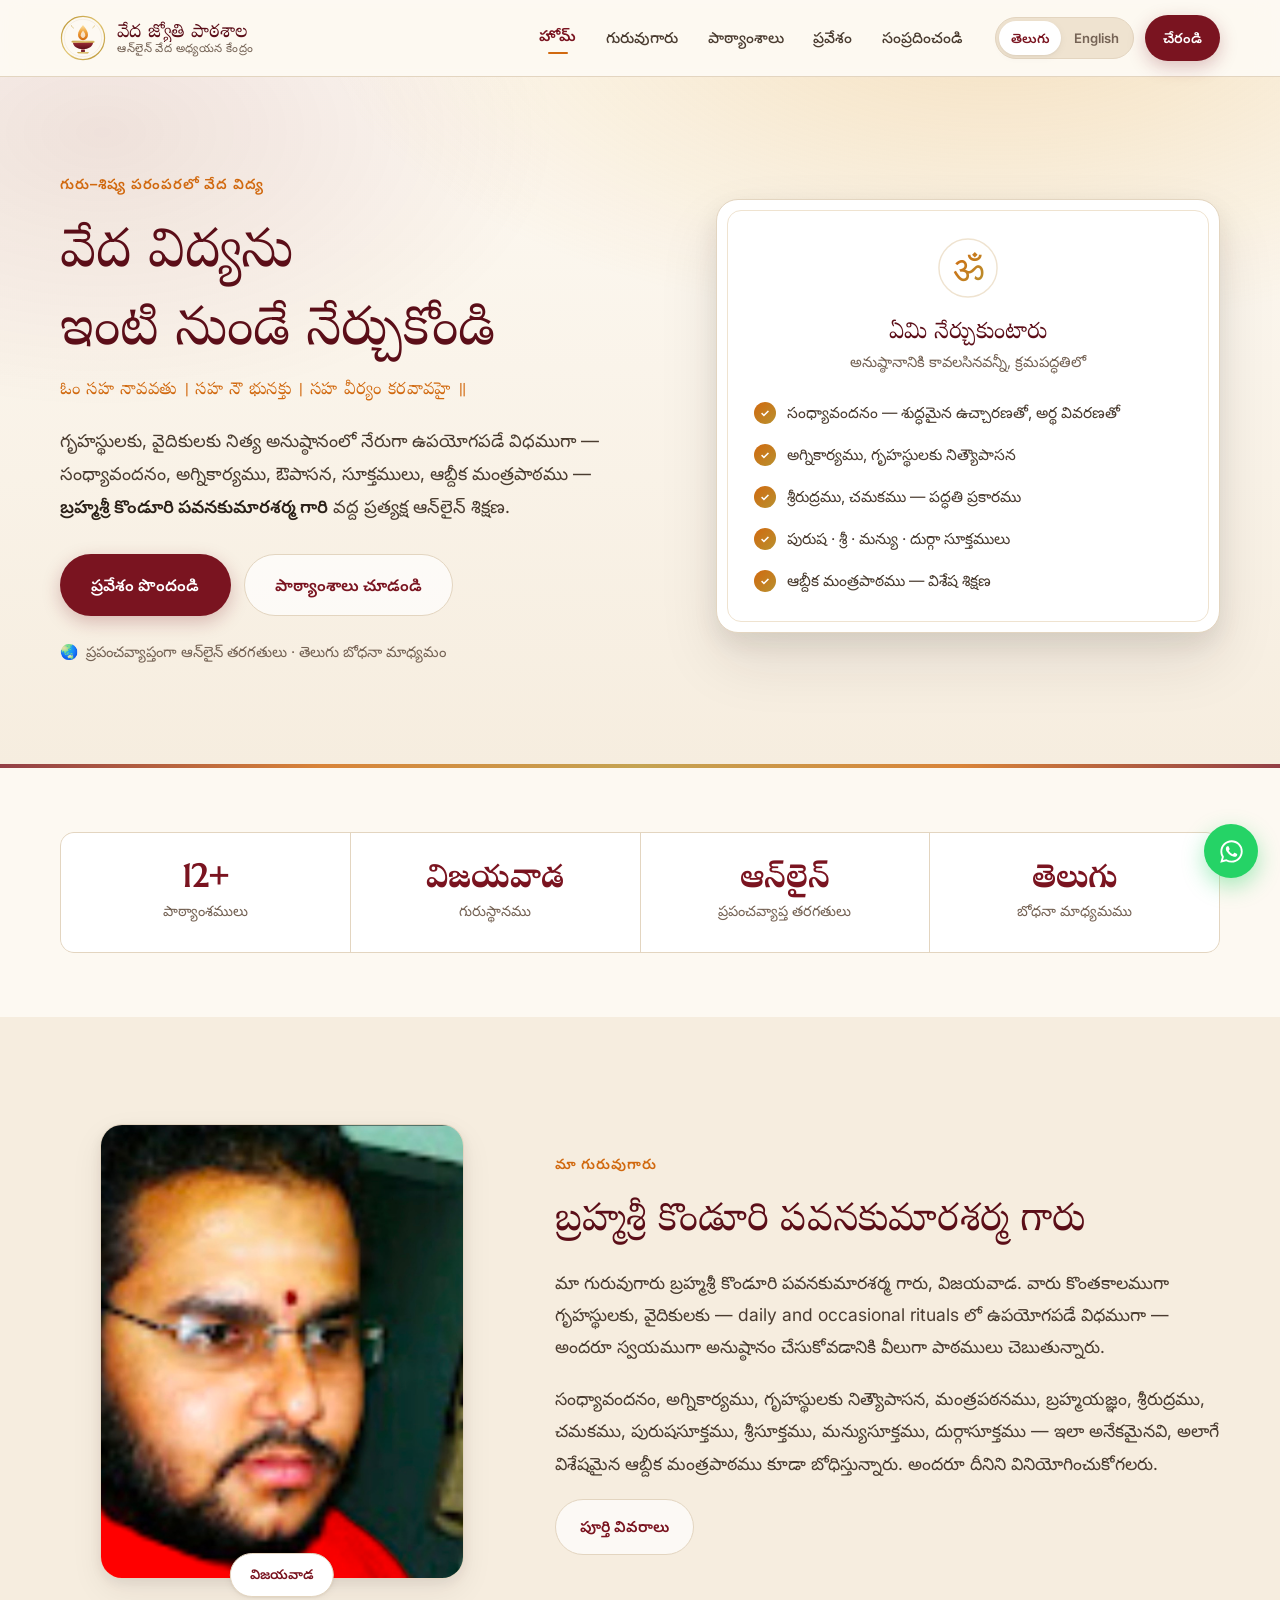
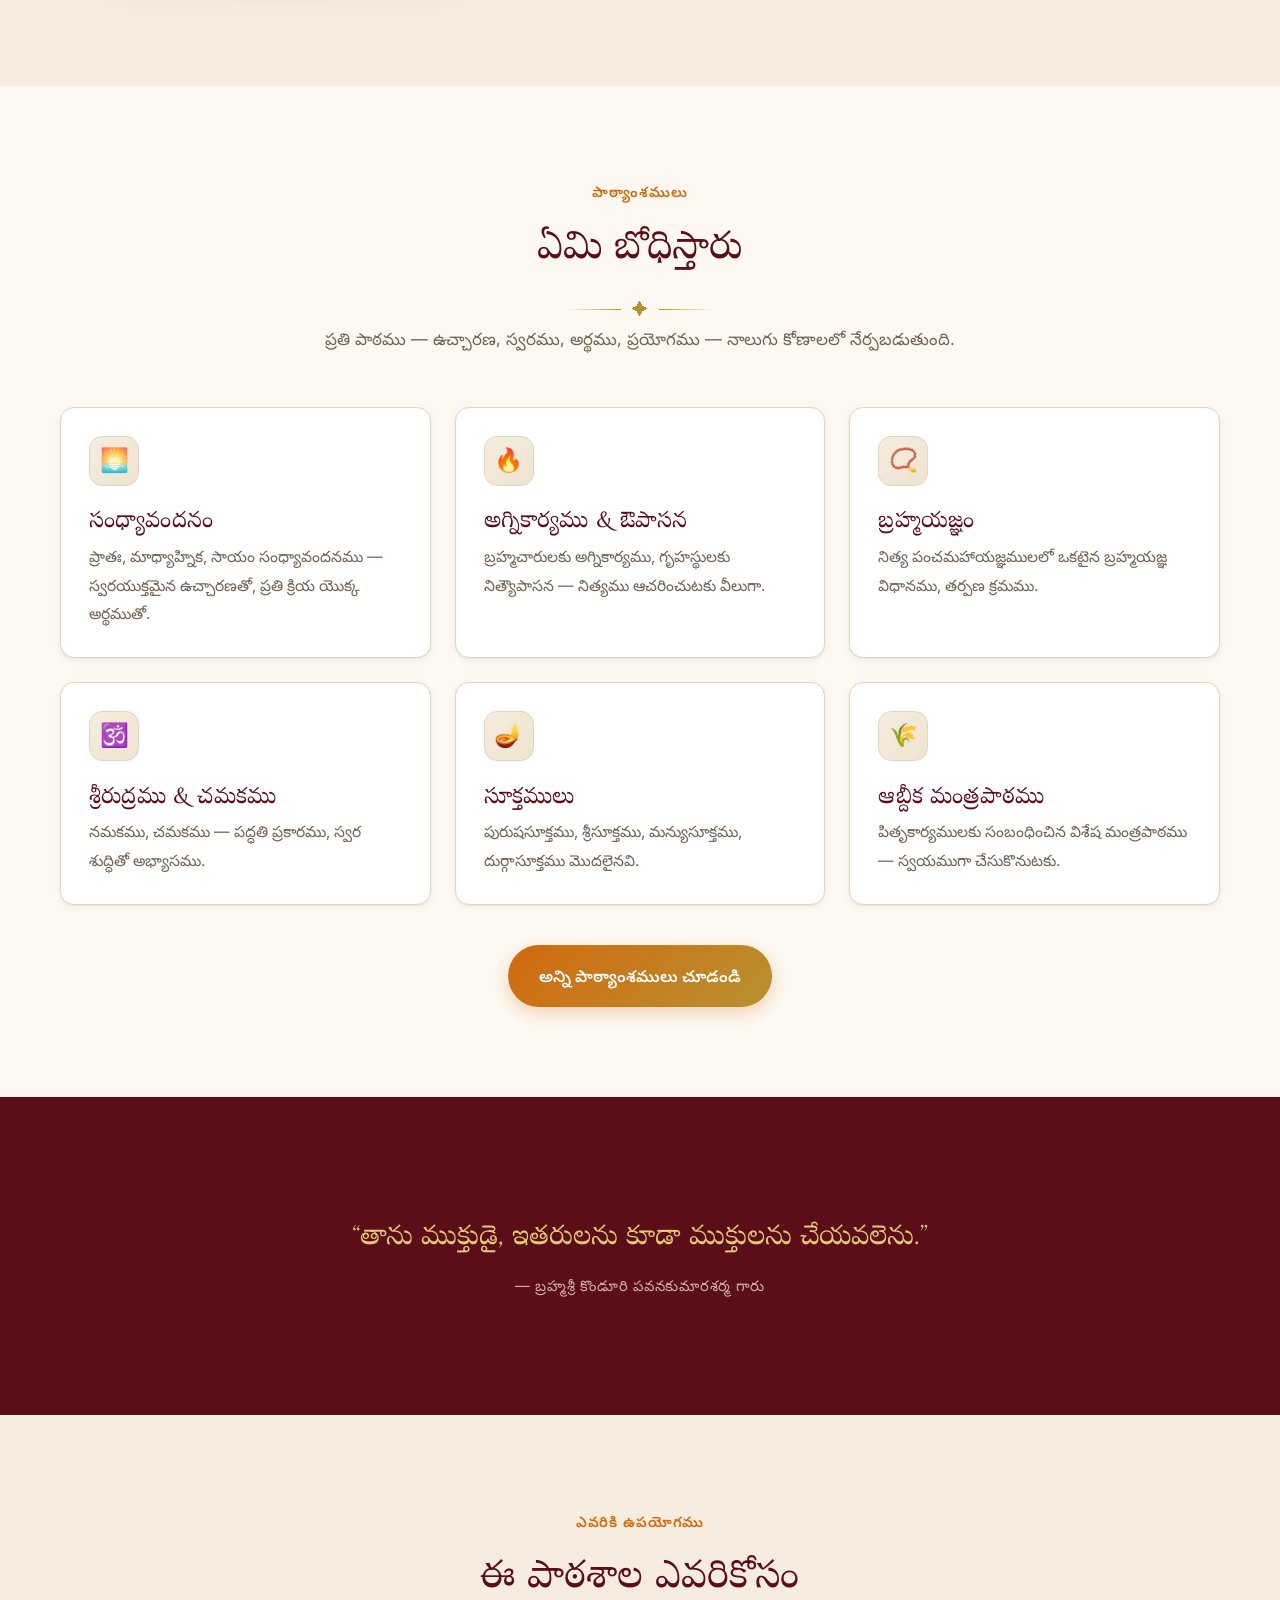
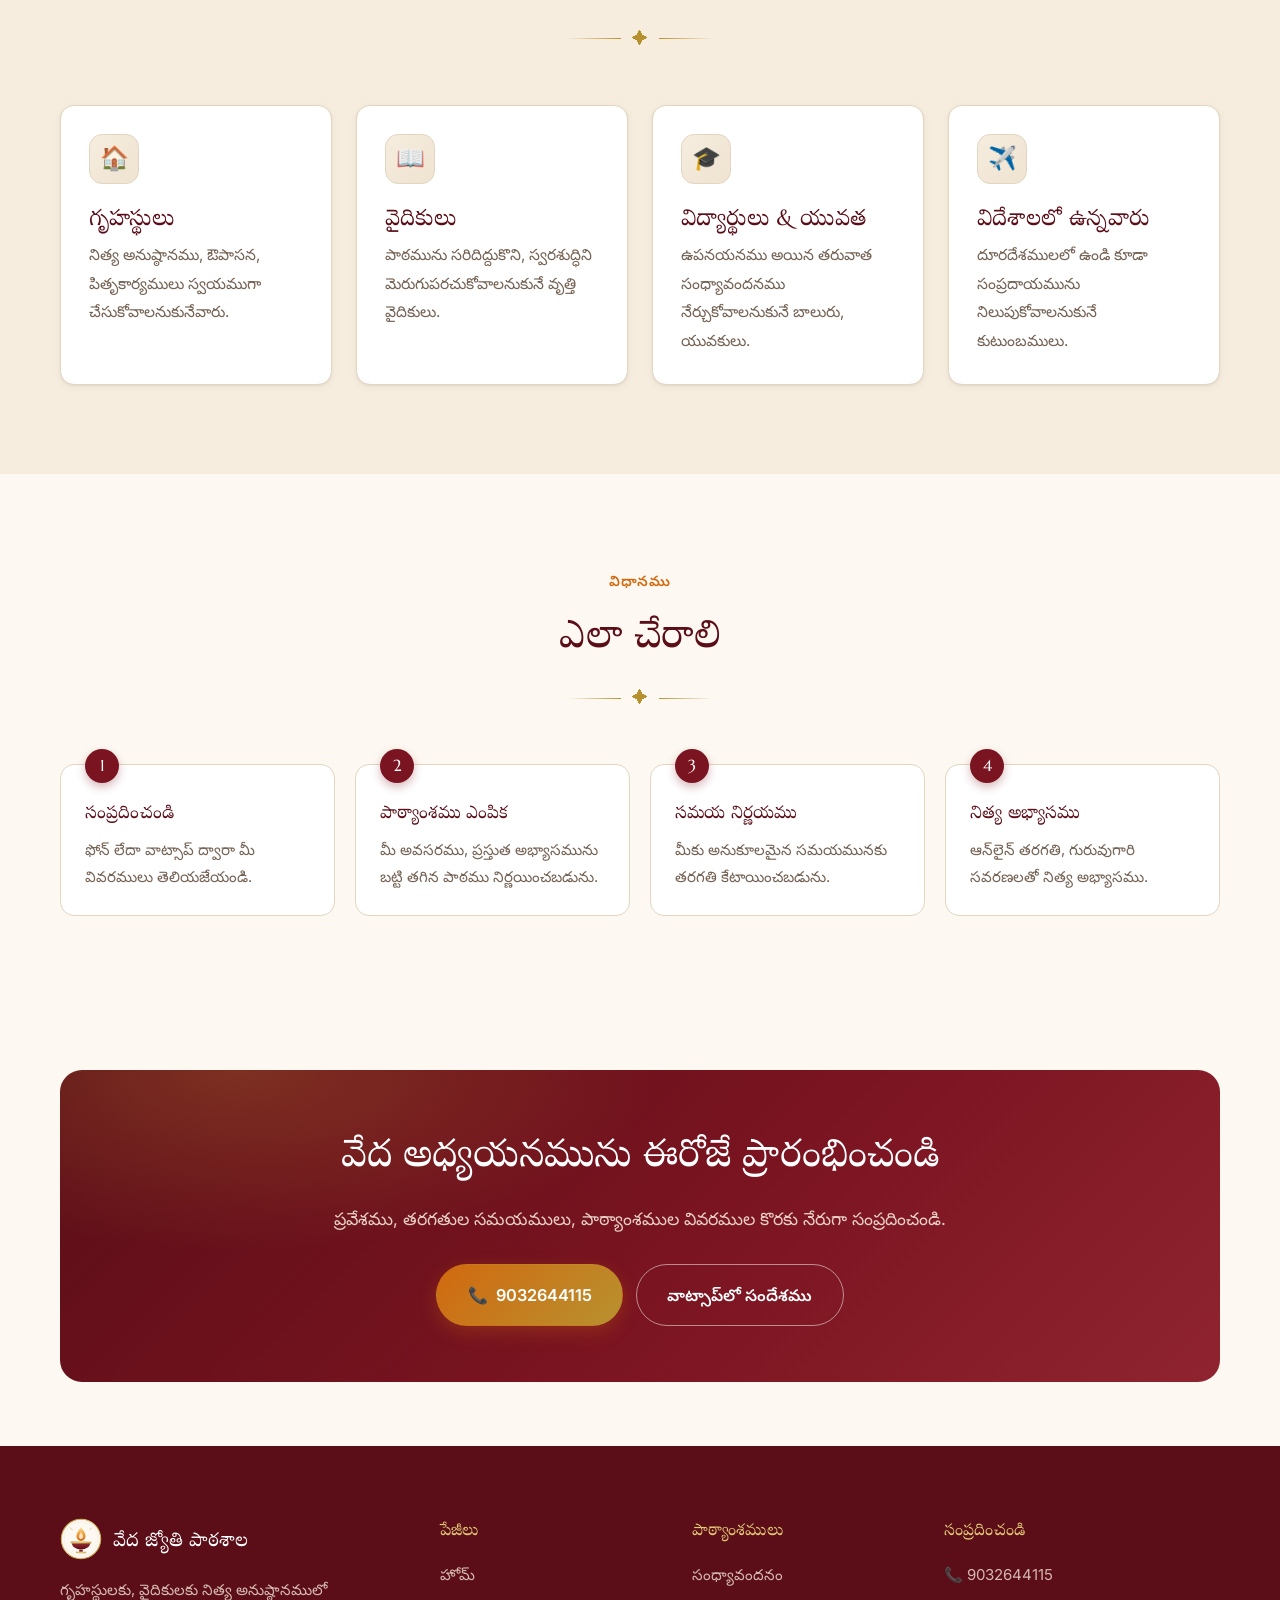
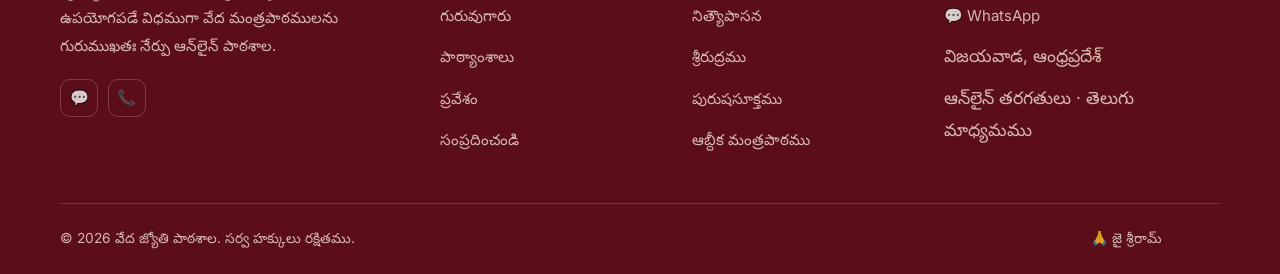
==== index.html @ a9761a47 "Build bilingual Veda Jyothi Pathashala website Static site (no build step) for the pathashala, Telug" ====
<!DOCTYPE html>
<html lang="te">
<head>
<meta charset="utf-8">
<meta name="viewport" content="width=device-width, initial-scale=1">
<title>వేద జ్యోతి పాఠశాల | ఆన్‌లైన్ వేద అధ్యయన కేంద్రం</title>
<meta name="description" content="బ్రహ్మశ్రీ కొండూరి పవనకుమారశర్మ గారి ఆధ్వర్యంలో సంధ్యావందనం, అగ్నికార్యము, ఔపాసన, సూక్తములు, ఆబ్దీక మంత్రపాఠము — ఆన్‌లైన్ వేద శిక్షణ.">
<meta name="theme-color" content="#7a1420">
<link rel="canonical" href="https://grksharma.github.io/veda-jyothi-pathashala/">
<meta property="og:type" content="website">
<meta property="og:title" content="వేద జ్యోతి పాఠశాల | Veda Jyothi Pathashala">
<meta property="og:description" content="గృహస్థులకు, వైదికులకు నిత్య అనుష్ఠానంలో ఉపయోగపడే వేద మంత్రపాఠములు — ఆన్‌లైన్‌లో, గురుముఖతః.">
<meta property="og:image" content="assets/img/guruji.jpg">
<meta name="twitter:card" content="summary_large_image">
<link rel="icon" href="assets/img/logo.svg" type="image/svg+xml">
<link rel="apple-touch-icon" href="assets/img/logo.svg">
<link rel="preconnect" href="https://fonts.googleapis.com">
<link rel="preconnect" href="https://fonts.gstatic.com" crossorigin>
<link href="https://fonts.googleapis.com/css2?family=Inter:wght@400;500;600&family=Marcellus&family=Noto+Sans+Telugu:wght@400;500;600&family=Noto+Serif+Telugu:wght@400;600&display=swap" rel="stylesheet">
<link rel="stylesheet" href="assets/css/styles.css">
<script src="assets/js/i18n.js" defer></script>
<script src="assets/js/main.js" defer></script>
<script type="application/ld+json">
{
  "@context": "https://schema.org",
  "@type": "EducationalOrganization",
  "name": "Veda Jyothi Pathashala",
  "alternateName": "వేద జ్యోతి పాఠశాల",
  "description": "Online Vedic learning platform teaching Sandhyavandanam, Agnikaryam, Aupasana, Sri Rudram, the Suktas and Abdika mantra patham.",
  "founder": { "@type": "Person", "name": "Brahmasri Konduri Pavan Kumar Sharma" },
  "address": { "@type": "PostalAddress", "addressLocality": "Vijayawada", "addressRegion": "Andhra Pradesh", "addressCountry": "IN" },
  "telephone": "+91-9032644115",
  "inLanguage": ["te", "en"]
}
</script>
</head>
<body data-title-key="title.home" data-desc-key="desc.home">

<a class="skip-link" href="#main" data-i18n="a11y.skip">ముఖ్య విషయానికి వెళ్ళండి</a>

<header class="site-header" id="siteHeader">
  <div class="container header-inner">
    <a class="brand" href="index.html">
      <img class="brand-mark" src="assets/img/logo.svg" alt="" width="46" height="46">
      <span class="brand-text">
        <strong data-i18n="brand.name">వేద జ్యోతి పాఠశాల</strong>
        <small data-i18n="brand.tagline">ఆన్‌లైన్ వేద అధ్యయన కేంద్రం</small>
      </span>
    </a>

    <nav class="site-nav" id="siteNav">
      <ul>
        <li><a href="index.html" data-i18n="nav.home">హోమ్</a></li>
        <li><a href="about.html" data-i18n="nav.about">గురువుగారు</a></li>
        <li><a href="courses.html" data-i18n="nav.courses">పాఠ్యాంశాలు</a></li>
        <li><a href="admissions.html" data-i18n="nav.admissions">ప్రవేశం</a></li>
        <li><a href="contact.html" data-i18n="nav.contact">సంప్రదించండి</a></li>
      </ul>
    </nav>

    <div class="header-actions">
      <div class="lang-switch" role="group" data-i18n-aria="a11y.lang" aria-label="భాష ఎంపిక">
        <button type="button" class="lang-btn" data-lang="te" aria-pressed="true">తెలుగు</button>
        <button type="button" class="lang-btn" data-lang="en" aria-pressed="false">English</button>
      </div>
      <a class="btn btn-primary btn-sm" href="admissions.html" data-i18n="nav.join">చేరండి</a>
      <button class="nav-toggle" id="navToggle" type="button" aria-expanded="false" aria-controls="siteNav" data-i18n-aria="nav.menu" aria-label="మెనూ"><span></span></button>
    </div>
  </div>
</header>

<main id="main">

  <!-- ================= HERO ================= -->
  <section class="hero">
    <div class="container hero-grid">
      <div>
        <span class="eyebrow" data-i18n="home.hero.eyebrow">గురు–శిష్య పరంపరలో వేద విద్య</span>
        <h1 data-i18n="home.hero.title">వేద విద్యను<br>ఇంటి నుండే నేర్చుకోండి</h1>
        <p class="sanskrit" data-i18n="home.hero.sanskrit">ఓం సహ నావవతు । సహ నౌ భునక్తు । సహ వీర్యం కరవావహై ॥</p>
        <p class="hero-lede" data-i18n="home.hero.lede">గృహస్థులకు, వైదికులకు నిత్య అనుష్ఠానంలో నేరుగా ఉపయోగపడే విధముగా — సంధ్యావందనం, అగ్నికార్యము, ఔపాసన, సూక్తములు, ఆబ్దీక మంత్రపాఠము — <strong>బ్రహ్మశ్రీ కొండూరి పవనకుమారశర్మ గారి</strong> వద్ద ప్రత్యక్ష ఆన్‌లైన్ శిక్షణ.</p>
        <div class="hero-cta">
          <a class="btn btn-primary btn-lg" href="admissions.html" data-i18n="home.hero.cta1">ప్రవేశం పొందండి</a>
          <a class="btn btn-ghost btn-lg" href="courses.html" data-i18n="home.hero.cta2">పాఠ్యాంశాలు చూడండి</a>
        </div>
        <p class="hero-note"><span aria-hidden="true">🌏</span> <span data-i18n="home.hero.note">ప్రపంచవ్యాప్తంగా ఆన్‌లైన్ తరగతులు · తెలుగు బోధనా మాధ్యమం</span></p>
      </div>

      <aside class="hero-card">
        <img class="om" src="assets/img/om.svg" alt="" width="62" height="62">
        <h3 data-i18n="home.card.title">ఏమి నేర్చుకుంటారు</h3>
        <p class="card-sub" data-i18n="home.card.sub">అనుష్ఠానానికి కావలసినవన్నీ, క్రమపద్ధతిలో</p>
        <ul class="hero-list">
          <li><span class="tick" aria-hidden="true">✓</span><span data-i18n="home.card.i1">సంధ్యావందనం — శుద్ధమైన ఉచ్చారణతో, అర్థ వివరణతో</span></li>
          <li><span class="tick" aria-hidden="true">✓</span><span data-i18n="home.card.i2">అగ్నికార్యము, గృహస్థులకు నిత్యౌపాసన</span></li>
          <li><span class="tick" aria-hidden="true">✓</span><span data-i18n="home.card.i3">శ్రీరుద్రము, చమకము — పద్ధతి ప్రకారము</span></li>
          <li><span class="tick" aria-hidden="true">✓</span><span data-i18n="home.card.i4">పురుష · శ్రీ · మన్యు · దుర్గా సూక్తములు</span></li>
          <li><span class="tick" aria-hidden="true">✓</span><span data-i18n="home.card.i5">ఆబ్దీక మంత్రపాఠము — విశేష శిక్షణ</span></li>
        </ul>
      </aside>
    </div>
  </section>

  <!-- ================= STATS ================= -->
  <section class="section section--tight">
    <div class="container">
      <div class="stats reveal">
        <div class="stat"><b data-i18n="home.stat1.n">12+</b><span data-i18n="home.stat1.l">పాఠ్యాంశములు</span></div>
        <div class="stat"><b data-i18n="home.stat2.n">విజయవాడ</b><span data-i18n="home.stat2.l">గురుస్థానము</span></div>
        <div class="stat"><b data-i18n="home.stat3.n">ఆన్‌లైన్</b><span data-i18n="home.stat3.l">ప్రపంచవ్యాప్త తరగతులు</span></div>
        <div class="stat"><b data-i18n="home.stat4.n">తెలుగు</b><span data-i18n="home.stat4.l">బోధనా మాధ్యమము</span></div>
      </div>
    </div>
  </section>

  <!-- ================= GURU ================= -->
  <section class="section section--cream">
    <div class="container profile">
      <figure class="profile-figure reveal">
        <div class="profile-frame">
          <img src="assets/img/guruji.jpg" alt="బ్రహ్మశ్రీ కొండూరి పవనకుమారశర్మ గారు" width="816" height="1020" loading="lazy">
        </div>
        <figcaption class="profile-badge" data-i18n="home.guru.badge">విజయవాడ</figcaption>
      </figure>
      <div class="reveal">
        <span class="eyebrow" data-i18n="home.guru.eyebrow">మా గురువుగారు</span>
        <h2 data-i18n="home.guru.title">బ్రహ్మశ్రీ కొండూరి పవనకుమారశర్మ గారు</h2>
        <p data-i18n="home.guru.p1">మా గురువుగారు బ్రహ్మశ్రీ కొండూరి పవనకుమారశర్మ గారు, విజయవాడ. వారు కొంతకాలముగా గృహస్థులకు, వైదికులకు — daily and occasional rituals లో ఉపయోగపడే విధముగా — అందరూ స్వయముగా అనుష్ఠానం చేసుకోవడానికి వీలుగా పాఠములు చెబుతున్నారు.</p>
        <p data-i18n="home.guru.p2">సంధ్యావందనం, అగ్నికార్యము, గృహస్థులకు నిత్యౌపాసన, మంత్రపఠనము, బ్రహ్మయజ్ఞం, శ్రీరుద్రము, చమకము, పురుషసూక్తము, శ్రీసూక్తము, మన్యుసూక్తము, దుర్గాసూక్తము — ఇలా అనేకమైనవి, అలాగే విశేషమైన ఆబ్దీక మంత్రపాఠము కూడా బోధిస్తున్నారు. అందరూ దీనిని వినియోగించుకోగలరు.</p>
        <p><a class="btn btn-ghost" href="about.html" data-i18n="home.guru.cta">పూర్తి వివరాలు</a></p>
      </div>
    </div>
  </section>

  <!-- ================= SUBJECTS ================= -->
  <section class="section">
    <div class="container">
      <div class="section-head">
        <span class="eyebrow" data-i18n="home.sub.eyebrow">పాఠ్యాంశములు</span>
        <h2 data-i18n="home.sub.title">ఏమి బోధిస్తారు</h2>
        <div class="divider"><span aria-hidden="true">✦</span></div>
        <p data-i18n="home.sub.lede">ప్రతి పాఠము — ఉచ్చారణ, స్వరము, అర్థము, ప్రయోగము — నాలుగు కోణాలలో నేర్పబడుతుంది.</p>
      </div>

      <div class="grid grid-3">
        <article class="card reveal">
          <div class="card-icon" aria-hidden="true">🌅</div>
          <h3 data-i18n="home.sub.c1.t">సంధ్యావందనం</h3>
          <p data-i18n="home.sub.c1.d">ప్రాతః, మాధ్యాహ్నిక, సాయం సంధ్యావందనము — స్వరయుక్తమైన ఉచ్చారణతో, ప్రతి క్రియ యొక్క అర్థముతో.</p>
        </article>
        <article class="card reveal">
          <div class="card-icon" aria-hidden="true">🔥</div>
          <h3 data-i18n="home.sub.c2.t">అగ్నికార్యము &amp; ఔపాసన</h3>
          <p data-i18n="home.sub.c2.d">బ్రహ్మచారులకు అగ్నికార్యము, గృహస్థులకు నిత్యౌపాసన — నిత్యము ఆచరించుటకు వీలుగా.</p>
        </article>
        <article class="card reveal">
          <div class="card-icon" aria-hidden="true">📿</div>
          <h3 data-i18n="home.sub.c3.t">బ్రహ్మయజ్ఞం</h3>
          <p data-i18n="home.sub.c3.d">నిత్య పంచమహాయజ్ఞములలో ఒకటైన బ్రహ్మయజ్ఞ విధానము, తర్పణ క్రమము.</p>
        </article>
        <article class="card reveal">
          <div class="card-icon" aria-hidden="true">🕉️</div>
          <h3 data-i18n="home.sub.c4.t">శ్రీరుద్రము &amp; చమకము</h3>
          <p data-i18n="home.sub.c4.d">నమకము, చమకము — పద్ధతి ప్రకారము, స్వర శుద్ధితో అభ్యాసము.</p>
        </article>
        <article class="card reveal">
          <div class="card-icon" aria-hidden="true">🪔</div>
          <h3 data-i18n="home.sub.c5.t">సూక్తములు</h3>
          <p data-i18n="home.sub.c5.d">పురుషసూక్తము, శ్రీసూక్తము, మన్యుసూక్తము, దుర్గాసూక్తము మొదలైనవి.</p>
        </article>
        <article class="card reveal">
          <div class="card-icon" aria-hidden="true">🌾</div>
          <h3 data-i18n="home.sub.c6.t">ఆబ్దీక మంత్రపాఠము</h3>
          <p data-i18n="home.sub.c6.d">పితృకార్యములకు సంబంధించిన విశేష మంత్రపాఠము — స్వయముగా చేసుకొనుటకు.</p>
        </article>
      </div>

      <p class="center" style="margin-top:2.5rem">
        <a class="btn btn-gold btn-lg" href="courses.html" data-i18n="home.sub.cta">అన్ని పాఠ్యాంశములు చూడండి</a>
      </p>
    </div>
  </section>

  <!-- ================= QUOTE ================= -->
  <section class="section section--dark">
    <div class="container">
      <blockquote class="quote">
        <span data-i18n="home.quote.text">“తాను ముక్తుడై, ఇతరులను కూడా ముక్తులను చేయవలెను.”</span>
        <cite data-i18n="home.quote.cite">— బ్రహ్మశ్రీ కొండూరి పవనకుమారశర్మ గారు</cite>
      </blockquote>
    </div>
  </section>

  <!-- ================= AUDIENCE ================= -->
  <section class="section section--cream">
    <div class="container">
      <div class="section-head">
        <span class="eyebrow" data-i18n="home.aud.eyebrow">ఎవరికి ఉపయోగము</span>
        <h2 data-i18n="home.aud.title">ఈ పాఠశాల ఎవరికోసం</h2>
        <div class="divider"><span aria-hidden="true">✦</span></div>
      </div>
      <div class="grid grid-4">
        <article class="card reveal">
          <div class="card-icon" aria-hidden="true">🏠</div>
          <h3 data-i18n="home.aud.c1.t">గృహస్థులు</h3>
          <p data-i18n="home.aud.c1.d">నిత్య అనుష్ఠానము, ఔపాసన, పితృకార్యములు స్వయముగా చేసుకోవాలనుకునేవారు.</p>
        </article>
        <article class="card reveal">
          <div class="card-icon" aria-hidden="true">📖</div>
          <h3 data-i18n="home.aud.c2.t">వైదికులు</h3>
          <p data-i18n="home.aud.c2.d">పాఠమును సరిదిద్దుకొని, స్వరశుద్ధిని మెరుగుపరచుకోవాలనుకునే వృత్తి వైదికులు.</p>
        </article>
        <article class="card reveal">
          <div class="card-icon" aria-hidden="true">🎓</div>
          <h3 data-i18n="home.aud.c3.t">విద్యార్థులు &amp; యువత</h3>
          <p data-i18n="home.aud.c3.d">ఉపనయనము అయిన తరువాత సంధ్యావందనము నేర్చుకోవాలనుకునే బాలురు, యువకులు.</p>
        </article>
        <article class="card reveal">
          <div class="card-icon" aria-hidden="true">✈️</div>
          <h3 data-i18n="home.aud.c4.t">విదేశాలలో ఉన్నవారు</h3>
          <p data-i18n="home.aud.c4.d">దూరదేశములలో ఉండి కూడా సంప్రదాయమును నిలుపుకోవాలనుకునే కుటుంబములు.</p>
        </article>
      </div>
    </div>
  </section>

  <!-- ================= STEPS ================= -->
  <section class="section">
    <div class="container">
      <div class="section-head">
        <span class="eyebrow" data-i18n="home.step.eyebrow">విధానము</span>
        <h2 data-i18n="home.step.title">ఎలా చేరాలి</h2>
        <div class="divider"><span aria-hidden="true">✦</span></div>
      </div>
      <div class="steps">
        <article class="step reveal">
          <h3 data-i18n="home.step.s1.t">సంప్రదించండి</h3>
          <p data-i18n="home.step.s1.d">ఫోన్ లేదా వాట్సాప్ ద్వారా మీ వివరములు తెలియజేయండి.</p>
        </article>
        <article class="step reveal">
          <h3 data-i18n="home.step.s2.t">పాఠ్యాంశము ఎంపిక</h3>
          <p data-i18n="home.step.s2.d">మీ అవసరము, ప్రస్తుత అభ్యాసమును బట్టి తగిన పాఠము నిర్ణయించబడును.</p>
        </article>
        <article class="step reveal">
          <h3 data-i18n="home.step.s3.t">సమయ నిర్ణయము</h3>
          <p data-i18n="home.step.s3.d">మీకు అనుకూలమైన సమయమునకు తరగతి కేటాయించబడును.</p>
        </article>
        <article class="step reveal">
          <h3 data-i18n="home.step.s4.t">నిత్య అభ్యాసము</h3>
          <p data-i18n="home.step.s4.d">ఆన్‌లైన్ తరగతి, గురువుగారి సవరణలతో నిత్య అభ్యాసము.</p>
        </article>
      </div>
    </div>
  </section>

  <!-- ================= CTA ================= -->
  <section class="section section--tight">
    <div class="container">
      <div class="cta-band reveal">
        <h2 data-i18n="cta.title">వేద అధ్యయనమును ఈరోజే ప్రారంభించండి</h2>
        <p data-i18n="cta.text">ప్రవేశము, తరగతుల సమయములు, పాఠ్యాంశముల వివరముల కొరకు నేరుగా సంప్రదించండి.</p>
        <div class="cta-actions">
          <a class="btn btn-gold btn-lg" href="tel:+919032644115">📞 <span data-i18n="cta.call">9032644115</span></a>
          <a class="btn btn-outline-light btn-lg" href="https://wa.me/919032644115" target="_blank" rel="noopener" data-i18n="cta.whatsapp">వాట్సాప్‌లో సందేశము</a>
        </div>
      </div>
    </div>
  </section>

</main>

<footer class="site-footer">
  <div class="container">
    <div class="footer-grid">
      <div>
        <div class="footer-brand">
          <img src="assets/img/logo.svg" alt="" width="42" height="42">
          <strong data-i18n="brand.name">వేద జ్యోతి పాఠశాల</strong>
        </div>
        <p class="footer-about" data-i18n="foot.about">గృహస్థులకు, వైదికులకు నిత్య అనుష్ఠానములో ఉపయోగపడే విధముగా వేద మంత్రపాఠములను గురుముఖతః నేర్పు ఆన్‌లైన్ పాఠశాల.</p>
        <div class="footer-social">
          <a href="https://wa.me/919032644115" target="_blank" rel="noopener" aria-label="WhatsApp">💬</a>
          <a href="tel:+919032644115" aria-label="Phone">📞</a>
        </div>
      </div>

      <div>
        <h4 data-i18n="foot.links">పేజీలు</h4>
        <ul>
          <li><a href="index.html" data-i18n="nav.home">హోమ్</a></li>
          <li><a href="about.html" data-i18n="nav.about">గురువుగారు</a></li>
          <li><a href="courses.html" data-i18n="nav.courses">పాఠ్యాంశాలు</a></li>
          <li><a href="admissions.html" data-i18n="nav.admissions">ప్రవేశం</a></li>
          <li><a href="contact.html" data-i18n="nav.contact">సంప్రదించండి</a></li>
        </ul>
      </div>

      <div>
        <h4 data-i18n="foot.subjects">పాఠ్యాంశములు</h4>
        <ul>
          <li><a href="courses.html#nitya" data-i18n="courses.c1.t">సంధ్యావందనం</a></li>
          <li><a href="courses.html#nitya" data-i18n="courses.c3.t">నిత్యౌపాసన</a></li>
          <li><a href="courses.html#suktas" data-i18n="courses.c6.t">శ్రీరుద్రము</a></li>
          <li><a href="courses.html#suktas" data-i18n="courses.c8.t">పురుషసూక్తము</a></li>
          <li><a href="courses.html#special" data-i18n="courses.c12.t">ఆబ్దీక మంత్రపాఠము</a></li>
        </ul>
      </div>

      <div>
        <h4 data-i18n="foot.contact">సంప్రదించండి</h4>
        <ul>
          <li><a href="tel:+919032644115">📞 9032644115</a></li>
          <li><a href="https://wa.me/919032644115" target="_blank" rel="noopener">💬 WhatsApp</a></li>
          <li><span data-i18n="con.info.placev">విజయవాడ, ఆంధ్రప్రదేశ్</span></li>
          <li><span data-i18n="foot.hours">ఆన్‌లైన్ తరగతులు · తెలుగు మాధ్యమము</span></li>
        </ul>
      </div>
    </div>

    <div class="footer-bottom">
      <span>© <span id="year">2026</span> <span data-i18n="foot.copy">వేద జ్యోతి పాఠశాల. సర్వ హక్కులు రక్షితము.</span></span>
      <span data-i18n="foot.jai">🙏 జై శ్రీరామ్</span>
    </div>
  </div>
</footer>

<a class="whatsapp-fab" href="https://wa.me/919032644115" target="_blank" rel="noopener" aria-label="WhatsApp">
  <svg viewBox="0 0 24 24" fill="currentColor" aria-hidden="true"><path d="M12.04 2C6.58 2 2.13 6.45 2.13 11.91c0 1.75.46 3.45 1.32 4.95L2 22l5.25-1.38a9.9 9.9 0 0 0 4.79 1.22h.01c5.46 0 9.91-4.45 9.91-9.91 0-2.65-1.03-5.14-2.9-7.01A9.82 9.82 0 0 0 12.04 2zm0 18.15h-.01a8.2 8.2 0 0 1-4.19-1.15l-.3-.18-3.12.82.83-3.04-.2-.31a8.19 8.19 0 0 1-1.26-4.38c0-4.54 3.7-8.23 8.25-8.23 2.2 0 4.27.86 5.83 2.41a8.18 8.18 0 0 1 2.41 5.83c0 4.54-3.7 8.23-8.24 8.23zm4.52-6.16c-.25-.12-1.47-.72-1.69-.81-.23-.08-.39-.12-.56.13-.16.24-.64.8-.78.97-.15.16-.29.18-.54.06-.25-.13-1.05-.39-1.99-1.23-.74-.66-1.23-1.47-1.38-1.72-.14-.25-.01-.38.11-.5.11-.11.25-.29.37-.44.13-.15.17-.25.25-.41.08-.17.04-.31-.02-.44-.06-.12-.56-1.34-.76-1.84-.2-.48-.41-.42-.56-.43h-.48c-.17 0-.44.06-.67.31s-.87.85-.87 2.07.89 2.4 1.02 2.56c.12.17 1.75 2.67 4.23 3.74.59.26 1.05.41 1.41.52.59.19 1.13.16 1.56.1.48-.07 1.47-.6 1.68-1.18.21-.58.21-1.08.14-1.18-.06-.11-.22-.17-.47-.29z"/></svg>
</a>

</body>
</html>
---- assets/css/styles.css ----
/* =========================================================
   Veda Jyothi Pathashala — Design System
   ========================================================= */

:root {
  /* Brand palette */
  --maroon: #7a1420;
  --maroon-dark: #5b0e18;
  --maroon-soft: #9c2b36;
  --saffron: #d1690f;
  --saffron-light: #f0a23c;
  --gold: #b8912f;
  --gold-light: #e3c877;

  /* Neutrals */
  --cream: #fdf9f2;
  --cream-2: #f6eddf;
  --cream-3: #efe3d0;
  --ink: #2b2119;
  --ink-2: #4a3c30;
  --muted: #756355;
  --line: #e3d5c0;
  --white: #ffffff;

  /* Type */
  --font-head: "Marcellus", "Noto Serif Telugu", "Gautami", Georgia, serif;
  --font-body: "Inter", "Noto Sans Telugu", -apple-system, BlinkMacSystemFont, "Segoe UI", sans-serif;

  /* Space & shape */
  --radius: 14px;
  --radius-sm: 9px;
  --radius-lg: 22px;
  --shadow-sm: 0 1px 2px rgba(43, 33, 25, .06), 0 2px 8px rgba(43, 33, 25, .05);
  --shadow: 0 4px 12px rgba(43, 33, 25, .07), 0 12px 32px rgba(43, 33, 25, .07);
  --shadow-lg: 0 10px 24px rgba(43, 33, 25, .09), 0 28px 60px rgba(43, 33, 25, .10);
  --container: 1160px;
  --header-h: 76px;
}

/* ---------- Reset ---------- */
*, *::before, *::after { box-sizing: border-box; }
html { -webkit-text-size-adjust: 100%; scroll-behavior: smooth; scroll-padding-top: calc(var(--header-h) + 16px); }
body {
  margin: 0;
  font-family: var(--font-body);
  font-size: 17px;
  line-height: 1.75;
  color: var(--ink-2);
  background: var(--cream);
  -webkit-font-smoothing: antialiased;
  text-rendering: optimizeLegibility;
}
img, svg { max-width: 100%; display: block; }
a { color: var(--maroon); text-decoration: none; }
a:hover { color: var(--saffron); }
ul, ol { margin: 0; padding: 0; }
button { font: inherit; color: inherit; }
:focus-visible { outline: 3px solid var(--saffron); outline-offset: 3px; border-radius: 4px; }

/* Telugu needs a touch more line-height and slightly larger size */
html[lang="te"] body { font-size: 17.5px; line-height: 1.85; }

h1, h2, h3, h4, h5 {
  font-family: var(--font-head);
  color: var(--maroon-dark);
  font-weight: 400;
  line-height: 1.25;
  margin: 0 0 .55em;
  letter-spacing: .2px;
}
html[lang="te"] h1, html[lang="te"] h2, html[lang="te"] h3, html[lang="te"] h4 { line-height: 1.45; }
h1 { font-size: clamp(2rem, 1.35rem + 2.6vw, 3.35rem); }
h2 { font-size: clamp(1.6rem, 1.2rem + 1.7vw, 2.4rem); }
h3 { font-size: clamp(1.18rem, 1.05rem + .55vw, 1.4rem); }
p { margin: 0 0 1.1em; }
p:last-child { margin-bottom: 0; }
strong { color: var(--ink); font-weight: 600; }

/* ---------- Layout helpers ---------- */
.container { width: min(100% - 2.5rem, var(--container)); margin-inline: auto; }
.section { padding: clamp(3.5rem, 7vw, 6.5rem) 0; }
.section--tight { padding: clamp(2.5rem, 5vw, 4rem) 0; }
.section--cream { background: var(--cream-2); }
.section--dark { background: var(--maroon-dark); color: #f3e3d4; }
.section--dark h2, .section--dark h3 { color: var(--gold-light); }
.grid { display: grid; gap: 1.5rem; }
.grid-2 { grid-template-columns: repeat(auto-fit, minmax(320px, 1fr)); }
.grid-3 { grid-template-columns: repeat(auto-fit, minmax(285px, 1fr)); }
.grid-4 { grid-template-columns: repeat(auto-fit, minmax(225px, 1fr)); }
.center { text-align: center; }
.stack > * + * { margin-top: 1rem; }

.section-head { max-width: 46rem; margin: 0 auto clamp(2rem, 4vw, 3.25rem); text-align: center; }
.section-head p { color: var(--muted); font-size: 1.05rem; }
.eyebrow {
  display: inline-block;
  font-size: .78rem;
  letter-spacing: .18em;
  text-transform: uppercase;
  font-weight: 600;
  color: var(--saffron);
  margin-bottom: .75rem;
}
html[lang="te"] .eyebrow { letter-spacing: .06em; text-transform: none; font-size: .9rem; }
.lede { font-size: 1.12rem; color: var(--ink-2); }

/* Decorative divider */
.divider { display: flex; align-items: center; justify-content: center; gap: .7rem; margin: .35rem 0 0; }
.divider::before, .divider::after { content: ""; height: 1px; width: 54px; background: linear-gradient(90deg, transparent, var(--gold)); }
.divider::after { background: linear-gradient(270deg, transparent, var(--gold)); }
.divider span { color: var(--gold); font-size: 1rem; }

/* ---------- Buttons ---------- */
.btn {
  display: inline-flex; align-items: center; justify-content: center; gap: .5rem;
  padding: .8rem 1.5rem;
  border-radius: 999px;
  border: 1.5px solid transparent;
  font-weight: 600; font-size: .96rem;
  cursor: pointer;
  transition: transform .18s ease, box-shadow .18s ease, background-color .18s ease, color .18s ease, border-color .18s ease;
  white-space: nowrap;
}
.btn:hover { transform: translateY(-2px); }
.btn-primary { background: var(--maroon); color: #fff; box-shadow: 0 6px 18px rgba(122, 20, 32, .25); }
.btn-primary:hover { background: var(--maroon-dark); color: #fff; box-shadow: 0 10px 26px rgba(122, 20, 32, .32); }
.btn-gold { background: linear-gradient(135deg, var(--saffron), var(--gold)); color: #fff; box-shadow: 0 6px 18px rgba(209, 105, 15, .28); }
.btn-gold:hover { color: #fff; box-shadow: 0 10px 28px rgba(209, 105, 15, .36); }
.btn-ghost { border-color: var(--line); background: rgba(255, 255, 255, .7); color: var(--maroon); }
.btn-ghost:hover { border-color: var(--maroon); background: #fff; }
.btn-outline-light { border-color: rgba(255, 255, 255, .5); color: #fff; }
.btn-outline-light:hover { background: rgba(255, 255, 255, .12); color: #fff; }
.btn-sm { padding: .55rem 1.05rem; font-size: .88rem; }
.btn-lg { padding: .95rem 1.9rem; font-size: 1.02rem; }

/* ---------- Header ---------- */
.site-header {
  position: sticky; top: 0; z-index: 60;
  background: rgba(253, 249, 242, .88);
  backdrop-filter: saturate(160%) blur(12px);
  -webkit-backdrop-filter: saturate(160%) blur(12px);
  border-bottom: 1px solid var(--line);
  transition: box-shadow .2s ease;
}
.site-header.is-scrolled { box-shadow: var(--shadow-sm); }
.header-inner { display: flex; align-items: center; gap: 1.25rem; min-height: var(--header-h); }

.brand { display: flex; align-items: center; gap: .7rem; min-width: 0; }
.brand:hover { color: inherit; }
.brand-mark { width: 46px; height: 46px; flex-shrink: 0; }
.brand-text { display: flex; flex-direction: column; line-height: 1.2; min-width: 0; }
.brand-text strong {
  font-family: var(--font-head); font-weight: 400;
  font-size: 1.16rem; color: var(--maroon-dark); letter-spacing: .3px;
  white-space: nowrap; overflow: hidden; text-overflow: ellipsis;
}
.brand-text small { font-size: .72rem; color: var(--muted); letter-spacing: .04em; }

.site-nav { margin-inline-start: auto; }
.site-nav ul { display: flex; align-items: center; gap: .3rem; list-style: none; }
.site-nav a {
  display: block; padding: .5rem .78rem; border-radius: 8px;
  font-size: .95rem; font-weight: 500; color: var(--ink-2);
}
.site-nav a:hover { background: var(--cream-3); color: var(--maroon); }
.site-nav a.is-active { color: var(--maroon); font-weight: 600; }
.site-nav a.is-active::after {
  content: ""; display: block; height: 2px; width: 20px; margin: 2px auto 0;
  background: var(--saffron); border-radius: 2px;
}

.header-actions { display: flex; align-items: center; gap: .7rem; flex-shrink: 0; }

.lang-switch {
  display: inline-flex; padding: 3px; gap: 2px;
  background: var(--cream-3); border-radius: 999px; border: 1px solid var(--line);
}
.lang-btn {
  border: 0; background: transparent; cursor: pointer;
  padding: .3rem .7rem; border-radius: 999px;
  font-size: .82rem; font-weight: 600; color: var(--muted);
  transition: background-color .18s ease, color .18s ease;
}
.lang-btn:hover { color: var(--maroon); }
.lang-btn[aria-pressed="true"] { background: var(--white); color: var(--maroon); box-shadow: var(--shadow-sm); }

.nav-toggle {
  display: none; width: 42px; height: 42px; border: 1px solid var(--line);
  background: var(--white); border-radius: 10px; cursor: pointer; position: relative;
}
.nav-toggle span, .nav-toggle span::before, .nav-toggle span::after {
  position: absolute; left: 50%; width: 20px; height: 2px; background: var(--maroon);
  border-radius: 2px; transform: translateX(-50%); transition: transform .22s ease, opacity .18s ease;
}
.nav-toggle span { top: 50%; margin-top: -1px; }
.nav-toggle span::before { content: ""; top: -6px; }
.nav-toggle span::after { content: ""; top: 6px; }
.nav-toggle[aria-expanded="true"] span { background: transparent; }
.nav-toggle[aria-expanded="true"] span::before { transform: translateX(-50%) translateY(6px) rotate(45deg); }
.nav-toggle[aria-expanded="true"] span::after { transform: translateX(-50%) translateY(-6px) rotate(-45deg); }

/* ---------- Hero ---------- */
.hero {
  position: relative; overflow: hidden;
  background:
    radial-gradient(1100px 520px at 78% -10%, rgba(224, 162, 60, .28), transparent 62%),
    radial-gradient(760px 460px at 8% 8%, rgba(122, 20, 32, .10), transparent 60%),
    linear-gradient(180deg, var(--cream) 0%, var(--cream-2) 100%);
  padding: clamp(3rem, 7vw, 6rem) 0 clamp(3.5rem, 8vw, 6.5rem);
}
.hero::after {
  content: ""; position: absolute; inset: auto 0 0 0; height: 4px;
  background: linear-gradient(90deg, var(--maroon), var(--saffron), var(--gold), var(--saffron), var(--maroon));
  opacity: .8;
}
.hero-grid { display: grid; grid-template-columns: 1.08fr .92fr; gap: clamp(2rem, 5vw, 4rem); align-items: center; }
.hero h1 { color: var(--maroon-dark); margin-bottom: .5rem; }
.hero .sanskrit {
  font-family: var(--font-head); font-size: 1.06rem; color: var(--saffron);
  letter-spacing: .04em; margin-bottom: 1.25rem;
}
.hero-lede { font-size: 1.12rem; color: var(--ink-2); max-width: 34rem; }
.hero-cta { display: flex; flex-wrap: wrap; gap: .8rem; margin-top: 1.9rem; }
.hero-note { margin-top: 1.4rem; font-size: .92rem; color: var(--muted); display: flex; align-items: center; gap: .5rem; }

.hero-card {
  position: relative; background: var(--white); border: 1px solid var(--line);
  border-radius: var(--radius-lg); padding: clamp(1.6rem, 3vw, 2.3rem);
  box-shadow: var(--shadow-lg);
}
.hero-card::before {
  content: ""; position: absolute; inset: 10px; border: 1px solid var(--cream-3);
  border-radius: calc(var(--radius-lg) - 8px); pointer-events: none;
}
.hero-card .om { width: 62px; height: 62px; margin: 0 auto .9rem; }
.hero-card h3 { text-align: center; margin-bottom: .2rem; }
.hero-card .card-sub { text-align: center; color: var(--muted); font-size: .92rem; margin-bottom: 1.4rem; }
.hero-list { list-style: none; display: grid; gap: .85rem; }
.hero-list li { display: flex; gap: .7rem; align-items: flex-start; font-size: .96rem; }
.hero-list .tick {
  flex: 0 0 22px; height: 22px; margin-top: 3px; border-radius: 50%;
  background: linear-gradient(135deg, var(--saffron), var(--gold)); color: #fff;
  display: grid; place-items: center; font-size: .68rem; font-weight: 700;
}

/* ---------- Stats ---------- */
.stats { display: grid; grid-template-columns: repeat(auto-fit, minmax(190px, 1fr)); gap: 1px; background: var(--line); border: 1px solid var(--line); border-radius: var(--radius); overflow: hidden; }
.stat { background: var(--white); padding: 1.6rem 1.25rem; text-align: center; }
.stat b { display: block; font-family: var(--font-head); font-size: 2rem; color: var(--maroon); line-height: 1.1; }
.stat span { font-size: .9rem; color: var(--muted); }

/* ---------- Cards ---------- */
.card {
  background: var(--white); border: 1px solid var(--line); border-radius: var(--radius);
  padding: 1.75rem; box-shadow: var(--shadow-sm);
  transition: transform .22s ease, box-shadow .22s ease, border-color .22s ease;
  display: flex; flex-direction: column;
}
.card:hover { transform: translateY(-4px); box-shadow: var(--shadow); border-color: var(--gold-light); }
.card h3 { margin-bottom: .45rem; }
.card p { color: var(--muted); font-size: .97rem; }
.card-icon {
  width: 50px; height: 50px; border-radius: 13px; margin-bottom: 1.1rem;
  display: grid; place-items: center; font-size: 1.45rem;
  background: linear-gradient(135deg, var(--cream-2), var(--cream-3));
  border: 1px solid var(--line); color: var(--maroon);
}

/* Course card */
.course-card { position: relative; overflow: hidden; }
.course-card::before {
  content: ""; position: absolute; top: 0; left: 0; right: 0; height: 4px;
  background: linear-gradient(90deg, var(--maroon), var(--saffron), var(--gold));
  opacity: 0; transition: opacity .22s ease;
}
.course-card:hover::before { opacity: 1; }
.course-meta { display: flex; flex-wrap: wrap; gap: .4rem; margin-bottom: 1rem; }
.tag {
  font-size: .76rem; font-weight: 600; letter-spacing: .02em;
  padding: .22rem .65rem; border-radius: 999px;
  background: var(--cream-2); color: var(--maroon); border: 1px solid var(--line);
}
.tag--gold { background: rgba(184, 145, 47, .13); border-color: rgba(184, 145, 47, .35); color: #8a6b1a; }
.course-points { list-style: none; margin-top: 1.1rem; display: grid; gap: .45rem; }
.course-points li { position: relative; padding-inline-start: 1.15rem; font-size: .94rem; color: var(--muted); }
.course-points li::before { content: "•"; position: absolute; inset-inline-start: 0; color: var(--saffron); font-weight: 700; }
.card-foot { margin-top: auto; padding-top: 1.35rem; }

/* ---------- Steps ---------- */
.steps { counter-reset: step; display: grid; gap: 1.25rem; grid-template-columns: repeat(auto-fit, minmax(240px, 1fr)); }
.step { position: relative; background: var(--white); border: 1px solid var(--line); border-radius: var(--radius); padding: 1.6rem 1.5rem 1.5rem; }
.step::before {
  counter-increment: step; content: counter(step);
  position: absolute; top: -16px; inset-inline-start: 1.5rem;
  width: 34px; height: 34px; border-radius: 50%;
  background: var(--maroon); color: #fff;
  display: grid; place-items: center; font-family: var(--font-head); font-size: 1rem;
  box-shadow: 0 4px 10px rgba(122, 20, 32, .3);
}
.step h3 { margin-top: .6rem; font-size: 1.1rem; }
.step p { font-size: .94rem; color: var(--muted); margin: 0; }

/* ---------- Guru / profile ---------- */
.profile { display: grid; grid-template-columns: minmax(240px, .8fr) 1.2fr; gap: clamp(1.8rem, 4vw, 3.5rem); align-items: center; }
.profile-figure { position: relative; }
.profile-frame {
  aspect-ratio: 4/5; border-radius: var(--radius-lg); overflow: hidden;
  border: 1px solid var(--line); background: linear-gradient(160deg, var(--cream-2), var(--cream-3));
  display: grid; place-items: center; box-shadow: var(--shadow);
}
.profile-frame img { width: 100%; height: 100%; object-fit: cover; }
.profile-frame .placeholder { text-align: center; padding: 2rem; color: var(--muted); }
.profile-frame .placeholder svg { width: 84px; height: 84px; margin: 0 auto 1rem; opacity: .55; }
.profile-badge {
  position: absolute; bottom: -18px; inset-inline-start: 50%; transform: translateX(-50%);
  background: var(--white); border: 1px solid var(--line); border-radius: 999px;
  padding: .5rem 1.2rem; font-size: .85rem; font-weight: 600; color: var(--maroon);
  box-shadow: var(--shadow-sm); white-space: nowrap;
}

/* ---------- Quote ---------- */
.quote {
  position: relative; max-width: 52rem; margin-inline: auto; text-align: center;
  font-family: var(--font-head); font-size: clamp(1.2rem, 1rem + 1vw, 1.7rem);
  line-height: 1.6; color: var(--gold-light);
}
.quote cite { display: block; margin-top: 1.1rem; font-family: var(--font-body); font-style: normal; font-size: .92rem; color: rgba(243, 227, 212, .75); letter-spacing: .05em; }

/* ---------- Testimonials ---------- */
.testimonial { background: var(--white); border: 1px solid var(--line); border-radius: var(--radius); padding: 1.75rem; box-shadow: var(--shadow-sm); display: flex; flex-direction: column; }
.testimonial p { font-size: .99rem; color: var(--ink-2); font-style: italic; }
.testimonial footer { margin-top: auto; padding-top: 1.1rem; display: flex; align-items: center; gap: .75rem; }
.avatar { width: 42px; height: 42px; border-radius: 50%; display: grid; place-items: center; font-family: var(--font-head); font-size: 1.05rem; color: #fff; background: linear-gradient(135deg, var(--maroon-soft), var(--saffron)); flex-shrink: 0; }
.testimonial footer b { display: block; font-size: .93rem; color: var(--ink); }
.testimonial footer span { font-size: .82rem; color: var(--muted); }

/* ---------- CTA band ---------- */
.cta-band {
  background:
    radial-gradient(700px 300px at 15% 0%, rgba(224, 162, 60, .22), transparent 60%),
    linear-gradient(135deg, var(--maroon-dark), var(--maroon) 55%, #8f2430);
  color: #fbeee2; border-radius: var(--radius-lg);
  padding: clamp(2.2rem, 5vw, 3.5rem); text-align: center;
}
.cta-band h2 { color: #fff; }
.cta-band p { color: rgba(251, 238, 226, .85); max-width: 40rem; margin-inline: auto; }
.cta-actions { display: flex; flex-wrap: wrap; gap: .8rem; justify-content: center; margin-top: 1.8rem; }

/* ---------- Page header ---------- */
.page-head {
  background:
    radial-gradient(800px 340px at 85% -30%, rgba(224, 162, 60, .3), transparent 60%),
    linear-gradient(180deg, var(--cream-2), var(--cream));
  padding: clamp(2.5rem, 5vw, 4rem) 0 clamp(2.2rem, 4.5vw, 3.2rem);
  border-bottom: 1px solid var(--line); text-align: center;
}
.page-head h1 { margin-bottom: .4rem; }
.page-head p { max-width: 44rem; margin-inline: auto; color: var(--muted); }
.breadcrumb { font-size: .84rem; color: var(--muted); margin-bottom: .9rem; }
.breadcrumb a { color: var(--muted); }
.breadcrumb a:hover { color: var(--maroon); }

/* ---------- Prose blocks ---------- */
.prose h3 { margin-top: 2rem; }
.prose ul { margin: 0 0 1.1em; padding-inline-start: 1.2rem; }
.prose li { margin-bottom: .4rem; }
.panel { background: var(--white); border: 1px solid var(--line); border-radius: var(--radius); padding: clamp(1.5rem, 3vw, 2.2rem); box-shadow: var(--shadow-sm); }
.panel--accent { border-inline-start: 4px solid var(--saffron); }

/* ---------- Table ---------- */
.table-wrap { overflow-x: auto; border: 1px solid var(--line); border-radius: var(--radius); background: var(--white); box-shadow: var(--shadow-sm); }
table { width: 100%; border-collapse: collapse; min-width: 520px; }
th, td { padding: .95rem 1.15rem; text-align: start; border-bottom: 1px solid var(--line); font-size: .95rem; }
th { background: var(--cream-2); font-family: var(--font-head); font-weight: 400; color: var(--maroon-dark); font-size: 1rem; }
tbody tr:last-child td { border-bottom: 0; }
tbody tr:hover { background: var(--cream); }

/* ---------- FAQ ---------- */
.faq { display: grid; gap: .8rem; max-width: 52rem; margin-inline: auto; }
.faq details { background: var(--white); border: 1px solid var(--line); border-radius: var(--radius-sm); padding: 1.05rem 1.3rem; transition: border-color .2s ease, box-shadow .2s ease; }
.faq details[open] { border-color: var(--gold-light); box-shadow: var(--shadow-sm); }
.faq summary { cursor: pointer; font-weight: 600; color: var(--maroon-dark); list-style: none; display: flex; justify-content: space-between; gap: 1rem; align-items: center; }
.faq summary::-webkit-details-marker { display: none; }
.faq summary::after { content: "+"; font-size: 1.35rem; color: var(--saffron); line-height: 1; transition: transform .2s ease; }
.faq details[open] summary::after { transform: rotate(45deg); }
.faq details p { margin: .85rem 0 0; color: var(--muted); font-size: .96rem; }

/* ---------- Forms ---------- */
.form-grid { display: grid; gap: 1.1rem; grid-template-columns: repeat(auto-fit, minmax(240px, 1fr)); }
.field { display: flex; flex-direction: column; gap: .4rem; }
.field--full { grid-column: 1 / -1; }
.field label { font-size: .89rem; font-weight: 600; color: var(--ink); }
.field .req { color: var(--maroon-soft); }
.field input, .field select, .field textarea {
  font: inherit; font-size: .96rem; color: var(--ink);
  padding: .72rem .9rem; border: 1px solid var(--line); border-radius: var(--radius-sm);
  background: var(--white); transition: border-color .18s ease, box-shadow .18s ease;
  width: 100%;
}
.field textarea { resize: vertical; min-height: 130px; }
.field input:focus, .field select:focus, .field textarea:focus {
  outline: none; border-color: var(--saffron); box-shadow: 0 0 0 3px rgba(209, 105, 15, .15);
}
.form-note { font-size: .86rem; color: var(--muted); }
.form-status { margin-top: 1rem; font-size: .92rem; padding: .8rem 1rem; border-radius: var(--radius-sm); display: none; }
.form-status.is-visible { display: block; }
.form-status--ok { background: rgba(184, 145, 47, .14); border: 1px solid rgba(184, 145, 47, .35); color: #7a6118; }

/* ---------- Contact list ---------- */
.contact-list { list-style: none; display: grid; gap: 1.15rem; }
.contact-list li { display: flex; gap: .9rem; align-items: flex-start; }
.contact-list .ic {
  flex: 0 0 42px; height: 42px; border-radius: 11px; display: grid; place-items: center;
  background: var(--cream-2); border: 1px solid var(--line); color: var(--maroon); font-size: 1.1rem;
}
.contact-list b { display: block; font-size: .9rem; color: var(--ink); }
.contact-list span, .contact-list a { font-size: .96rem; color: var(--muted); }
.contact-list a:hover { color: var(--saffron); }

/* ---------- Footer ---------- */
.site-footer { background: var(--maroon-dark); color: rgba(246, 231, 216, .78); padding: clamp(3rem, 6vw, 4.5rem) 0 0; margin-top: auto; }
.footer-grid { display: grid; grid-template-columns: 1.6fr 1fr 1fr 1.3fr; gap: 2.5rem; }
.site-footer h4 { color: var(--gold-light); font-size: 1.02rem; margin-bottom: 1rem; }
.site-footer a { color: rgba(246, 231, 216, .78); font-size: .94rem; }
.site-footer a:hover { color: var(--gold-light); }
.site-footer ul { list-style: none; display: grid; gap: .55rem; }
.footer-brand { display: flex; align-items: center; gap: .7rem; margin-bottom: 1rem; }
.footer-brand strong { font-family: var(--font-head); font-weight: 400; font-size: 1.2rem; color: #fff; }
.footer-about { font-size: .94rem; max-width: 30rem; }
.footer-social { display: flex; gap: .6rem; margin-top: 1.2rem; }
.footer-social a {
  width: 38px; height: 38px; border-radius: 10px; display: grid; place-items: center;
  border: 1px solid rgba(246, 231, 216, .22); font-size: .95rem;
  transition: background-color .2s ease, border-color .2s ease, transform .2s ease;
}
.footer-social a:hover { background: rgba(246, 231, 216, .12); border-color: var(--gold-light); transform: translateY(-2px); }
.footer-bottom {
  margin-top: clamp(2.2rem, 4vw, 3rem); border-top: 1px solid rgba(246, 231, 216, .16);
  padding: 1.4rem 0; display: flex; flex-wrap: wrap; gap: .6rem 1.5rem;
  justify-content: space-between; align-items: center; font-size: .86rem;
}
/* keep the last item clear of the fixed WhatsApp button */
.footer-bottom > :last-child { padding-inline-end: 3.6rem; }

/* ---------- Utilities ---------- */
.skip-link {
  position: absolute; inset-inline-start: 1rem; top: -60px; z-index: 99;
  background: var(--maroon); color: #fff; padding: .65rem 1.1rem; border-radius: 0 0 8px 8px;
  transition: top .18s ease;
}
.skip-link:focus { top: 0; color: #fff; }

/* Content is visible by default; the entrance animation is only armed once
   JS has run, so a script failure can never leave the page blank. */
.js .reveal { opacity: 0; transform: translateY(18px); transition: opacity .6s ease, transform .6s ease; }
.js .reveal.is-visible { opacity: 1; transform: none; }

.whatsapp-fab {
  position: fixed; inset-block-end: 1.35rem; inset-inline-end: 1.35rem; z-index: 55;
  width: 54px; height: 54px; border-radius: 50%; display: grid; place-items: center;
  background: #25d366; color: #fff; box-shadow: 0 8px 22px rgba(37, 211, 102, .4);
  transition: transform .2s ease;
}
.whatsapp-fab:hover { transform: scale(1.07); color: #fff; }
.whatsapp-fab svg { width: 27px; height: 27px; }

html { min-height: 100%; }
body { display: flex; flex-direction: column; min-height: 100vh; }
main { flex: 1 0 auto; }

/* ---------- Responsive ---------- */
@media (max-width: 1024px) {
  .hero-grid { grid-template-columns: 1fr; }
  .hero-card { max-width: 34rem; }
  .footer-grid { grid-template-columns: 1fr 1fr; gap: 2rem; }
  .profile { grid-template-columns: 1fr; }
  .profile-figure { max-width: 22rem; margin-inline: auto; }
}

@media (max-width: 900px) {
  .nav-toggle { display: block; }
  .site-nav {
    position: fixed; inset: var(--header-h) 0 auto 0;
    background: var(--cream); border-bottom: 1px solid var(--line);
    box-shadow: var(--shadow); padding: 1rem 1.25rem 1.5rem;
    max-height: calc(100dvh - var(--header-h)); overflow-y: auto;
    transform: translateY(-12px); opacity: 0; visibility: hidden;
    transition: transform .22s ease, opacity .22s ease, visibility .22s;
  }
  .site-nav.is-open { transform: none; opacity: 1; visibility: visible; }
  .site-nav ul { flex-direction: column; align-items: stretch; gap: .15rem; }
  .site-nav a { padding: .8rem .9rem; font-size: 1rem; border-radius: 10px; }
  .site-nav a.is-active { background: var(--cream-3); }
  .site-nav a.is-active::after { display: none; }
  .header-actions .btn { display: none; }
  .brand-text small { display: none; }
}

@media (max-width: 560px) {
  body { font-size: 16px; }
  .container { width: min(100% - 2rem, var(--container)); }
  .header-inner { gap: .55rem; }
  .header-actions { gap: .45rem; }
  .brand { gap: .5rem; }
  .brand-mark { width: 38px; height: 38px; }
  .brand-text strong { font-size: .95rem; }
  .lang-switch { padding: 2px; }
  .lang-btn { padding: .28rem .5rem; font-size: .74rem; }
  .nav-toggle { width: 38px; height: 38px; flex-shrink: 0; }
  .footer-grid { grid-template-columns: 1fr; }
  .hero-cta .btn, .cta-actions .btn { width: 100%; }
  .card, .step, .testimonial { padding: 1.4rem; }
}

@media (prefers-reduced-motion: reduce) {
  *, *::before, *::after { animation-duration: .01ms !important; transition-duration: .01ms !important; scroll-behavior: auto !important; }
  .js .reveal { opacity: 1; transform: none; }
}

@media print {
  .site-header, .site-footer, .whatsapp-fab, .hero-cta, .cta-band { display: none !important; }
  body { background: #fff; }
}
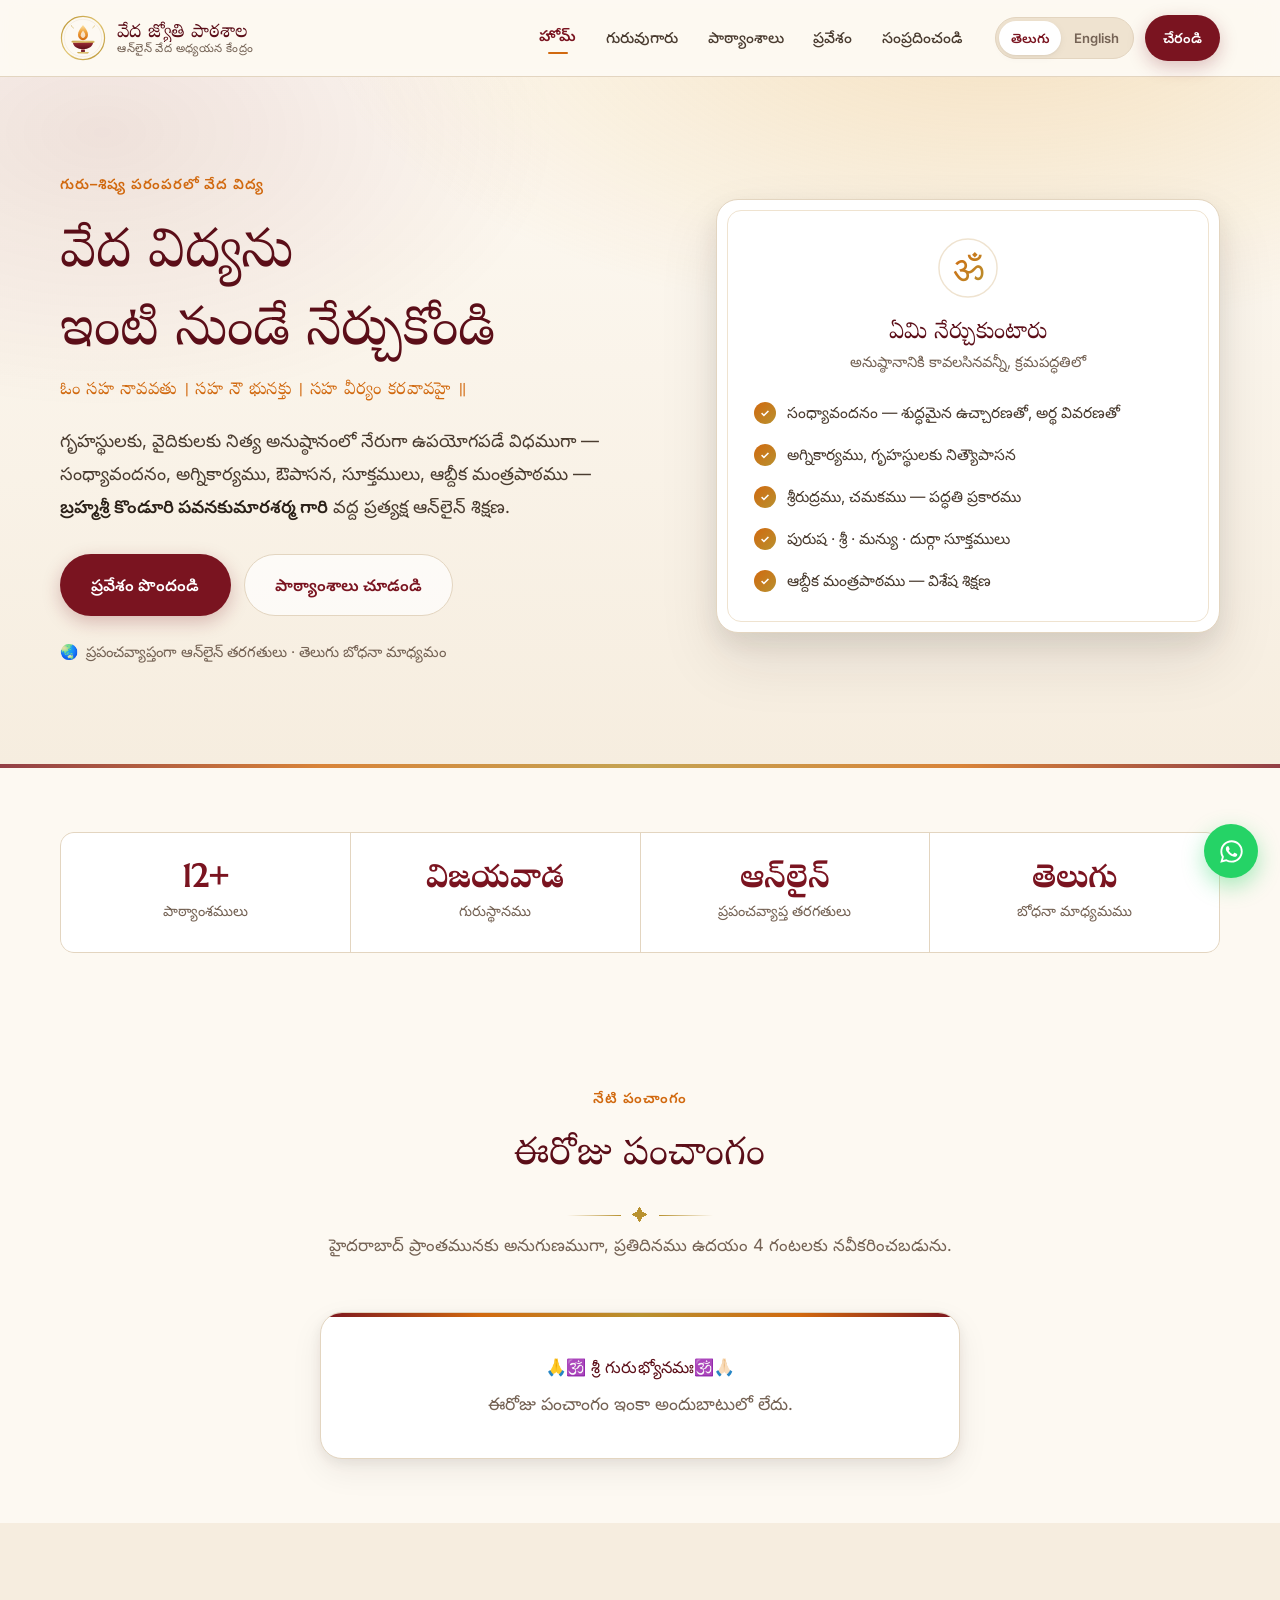
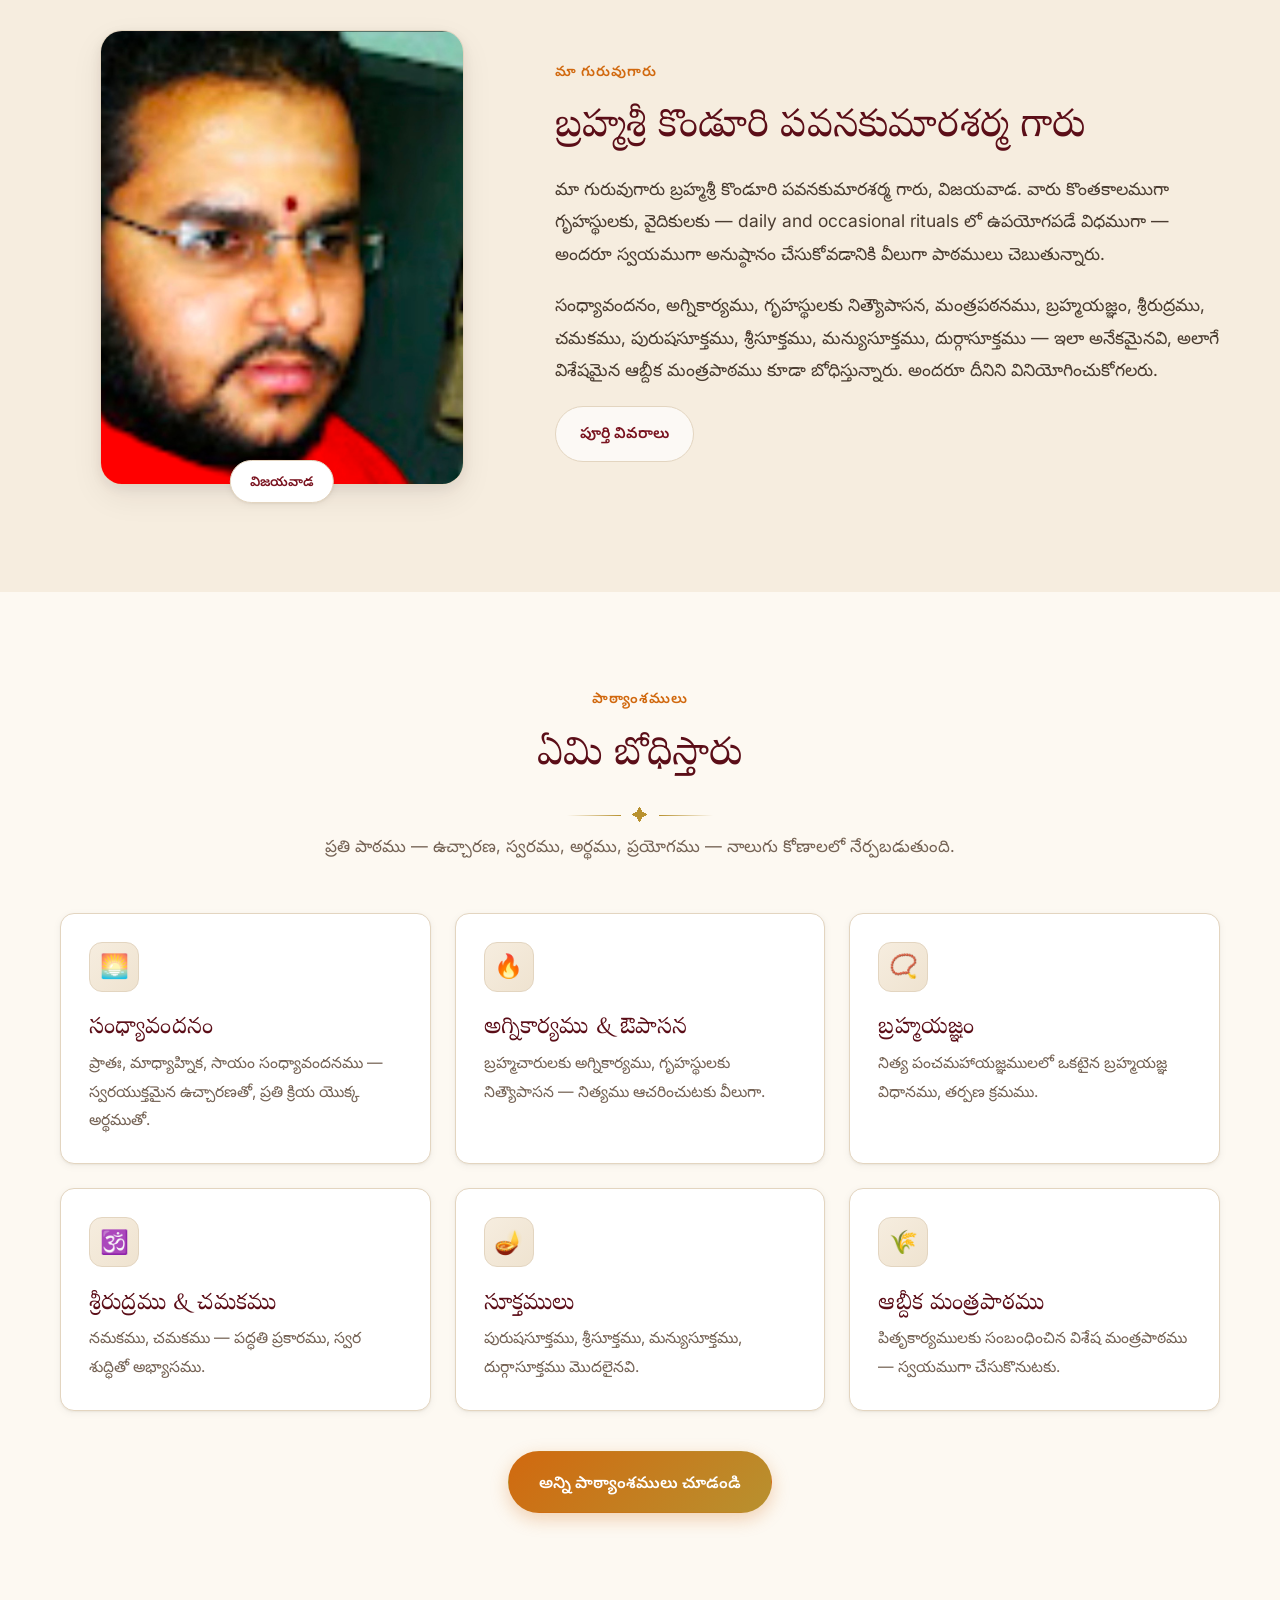
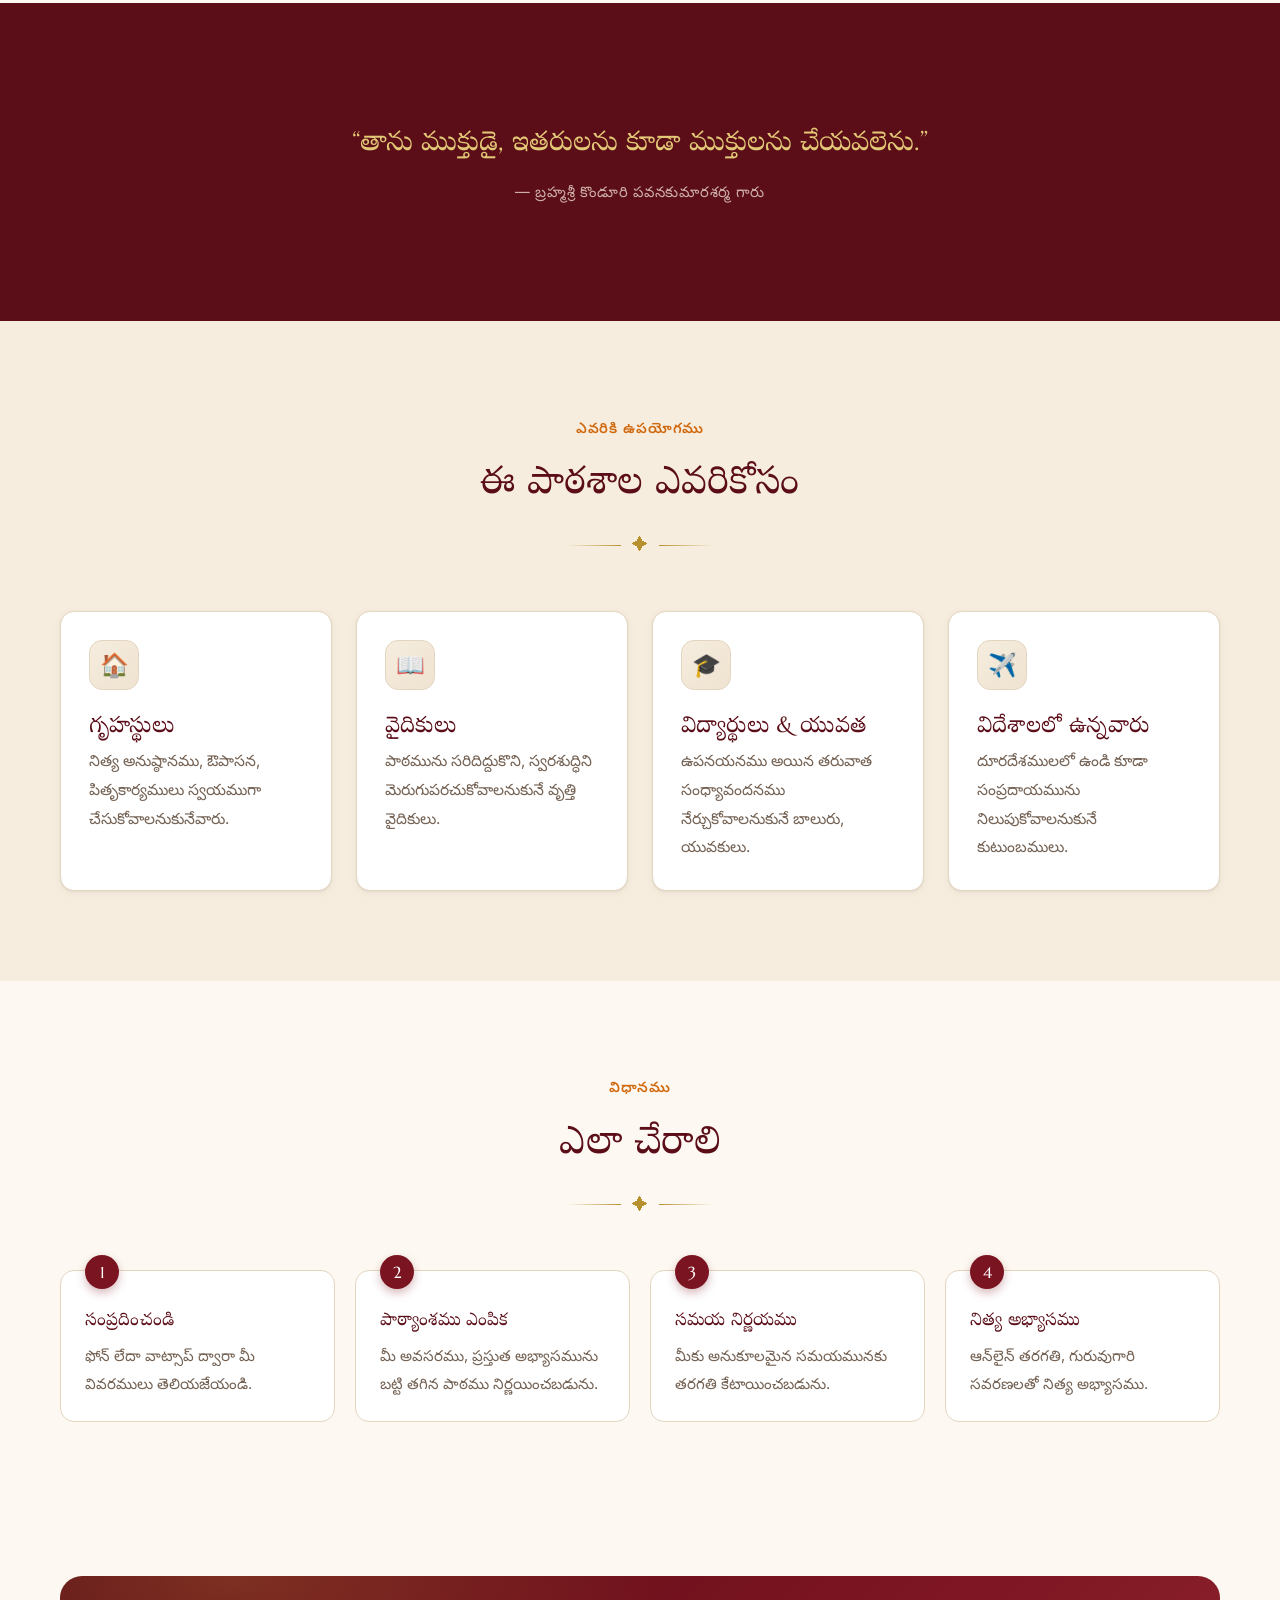
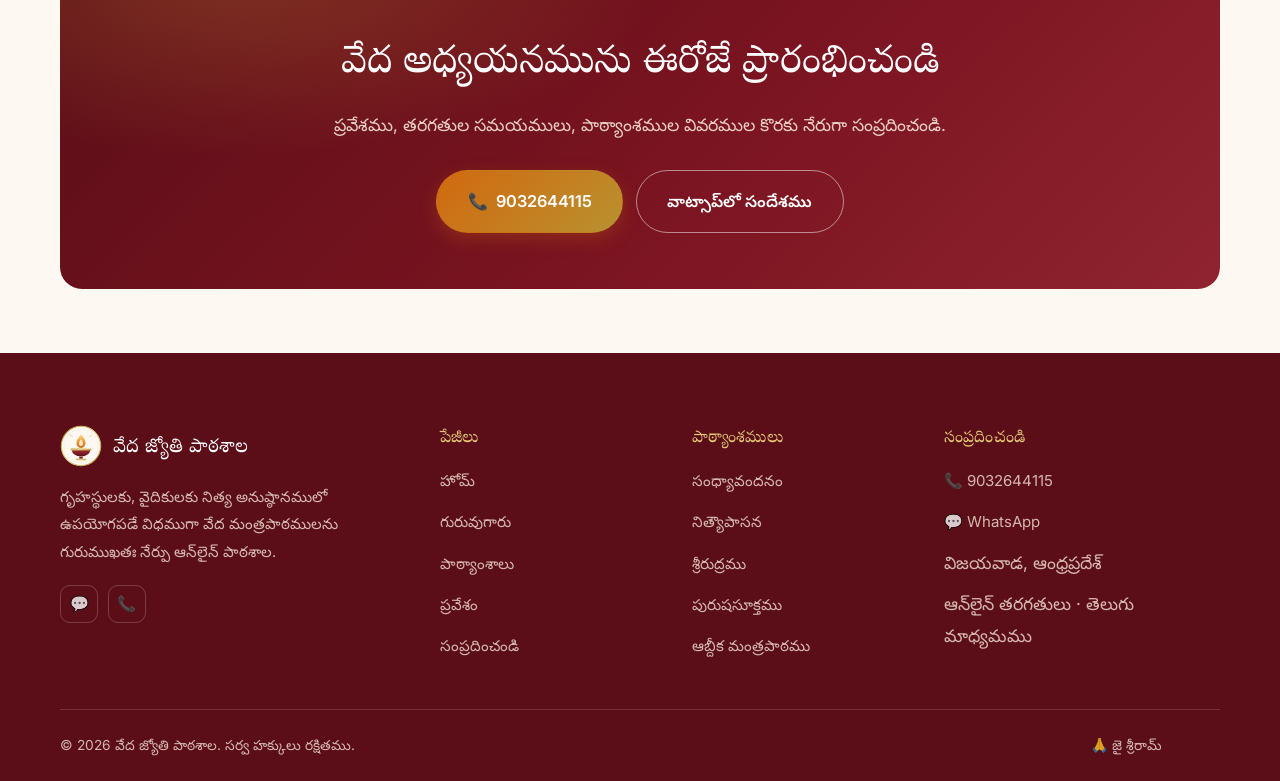
==== commit 3fa1be79: "Add daily Telugu panchangam for Hyderabad Shows the panchangam on the home page in the exact format " ====
--- a/index.html
+++ b/index.html
@@ -20,6 +20,7 @@
 <link rel="stylesheet" href="assets/css/styles.css">
 <script src="assets/js/i18n.js" defer></script>
 <script src="assets/js/main.js" defer></script>
+<script src="assets/js/panchangam.js" defer></script>
 <script type="application/ld+json">
 {
   "@context": "https://schema.org",
@@ -113,6 +114,19 @@
     </div>
   </section>
 
+  <!-- ================= PANCHANGAM ================= -->
+  <section class="section section--tight" id="panchangam-section">
+    <div class="container">
+      <div class="section-head">
+        <span class="eyebrow" data-i18n="home.pan.eyebrow">నేటి పంచాంగం</span>
+        <h2 data-i18n="home.pan.title">ఈరోజు పంచాంగం</h2>
+        <div class="divider"><span aria-hidden="true">✦</span></div>
+        <p data-i18n="home.pan.lede">హైదరాబాద్ ప్రాంతమునకు అనుగుణముగా, ప్రతిదినము ఉదయం 4 గంటలకు నవీకరించబడును.</p>
+      </div>
+      <div id="panchangam" class="reveal" aria-live="polite"></div>
+    </div>
+  </section>
+
   <!-- ================= GURU ================= -->
   <section class="section section--cream">
     <div class="container profile">
--- a/assets/css/styles.css
+++ b/assets/css/styles.css
@@ -416,6 +416,73 @@
 .contact-list b { display: block; font-size: .9rem; color: var(--ink); }
 .contact-list span, .contact-list a { font-size: .96rem; color: var(--muted); }
 .contact-list a:hover { color: var(--saffron); }
+
+/* ---------- Daily panchangam ---------- */
+.panchangam-card {
+  max-width: 40rem; margin-inline: auto;
+  background: var(--white); border: 1px solid var(--line);
+  border-radius: var(--radius-lg); padding: clamp(1.5rem, 4vw, 2.4rem);
+  box-shadow: var(--shadow); position: relative; overflow: hidden;
+}
+.panchangam-card::before {
+  content: ""; position: absolute; inset: 0 0 auto 0; height: 4px;
+  background: linear-gradient(90deg, var(--maroon), var(--saffron), var(--gold), var(--saffron), var(--maroon));
+}
+.panchangam-card--empty { text-align: center; color: var(--muted); }
+
+.panchangam-invocation {
+  text-align: center; font-size: 1.02rem; color: var(--maroon-dark);
+  margin-bottom: .35rem; letter-spacing: .01em;
+}
+.panchangam-date {
+  text-align: center; font-family: var(--font-head); font-weight: 400;
+  font-size: clamp(1.15rem, 1rem + .7vw, 1.5rem); color: var(--maroon);
+  margin-bottom: 1rem;
+}
+.panchangam-head {
+  text-align: center; padding-bottom: 1.1rem; margin-bottom: 1.1rem;
+  border-bottom: 1px dashed var(--line);
+}
+.panchangam-head p { margin: 0 0 .2rem; font-size: .99rem; color: var(--ink-2); }
+.panchangam-head p:first-child { color: var(--saffron); font-weight: 600; }
+
+.panchangam-rows {
+  display: grid; grid-template-columns: minmax(7.5rem, auto) 1fr;
+  gap: .1rem .9rem; margin: 0;
+}
+.panchangam-rows dt {
+  font-weight: 600; color: var(--maroon-dark); font-size: .96rem;
+  padding: .32rem 0;
+}
+.panchangam-rows dt::after { content: ":"; }
+.panchangam-rows dd {
+  margin: 0; padding: .32rem 0; font-size: .96rem; color: var(--ink-2);
+  border-bottom: 1px solid var(--cream-2);
+}
+.panchangam-rows dt { border-bottom: 1px solid var(--cream-2); }
+.panchangam-rows dt:last-of-type, .panchangam-rows dd:last-of-type { border-bottom: 0; }
+
+.panchangam-foot {
+  margin-top: 1.3rem; padding-top: 1.1rem; border-top: 1px dashed var(--line);
+  text-align: center;
+}
+.panchangam-foot p { margin: 0 0 .15rem; font-size: .94rem; color: var(--muted); }
+.panchangam-foot p:first-child { color: var(--maroon); font-weight: 600; }
+
+.panchangam-actions {
+  display: flex; flex-wrap: wrap; gap: .6rem; justify-content: center;
+  margin-top: 1.5rem;
+}
+.panchangam-note {
+  margin: .9rem 0 0; text-align: center; font-size: .82rem; color: var(--muted);
+}
+
+@media (max-width: 480px) {
+  .panchangam-rows { grid-template-columns: 1fr; gap: 0; }
+  .panchangam-rows dt { padding-bottom: 0; border-bottom: 0; }
+  .panchangam-rows dd { padding-top: .1rem; padding-bottom: .55rem; }
+  .panchangam-actions .btn { flex: 1 1 100%; }
+}
 
 /* ---------- Footer ---------- */
 .site-footer { background: var(--maroon-dark); color: rgba(246, 231, 216, .78); padding: clamp(3rem, 6vw, 4.5rem) 0 0; margin-top: auto; }
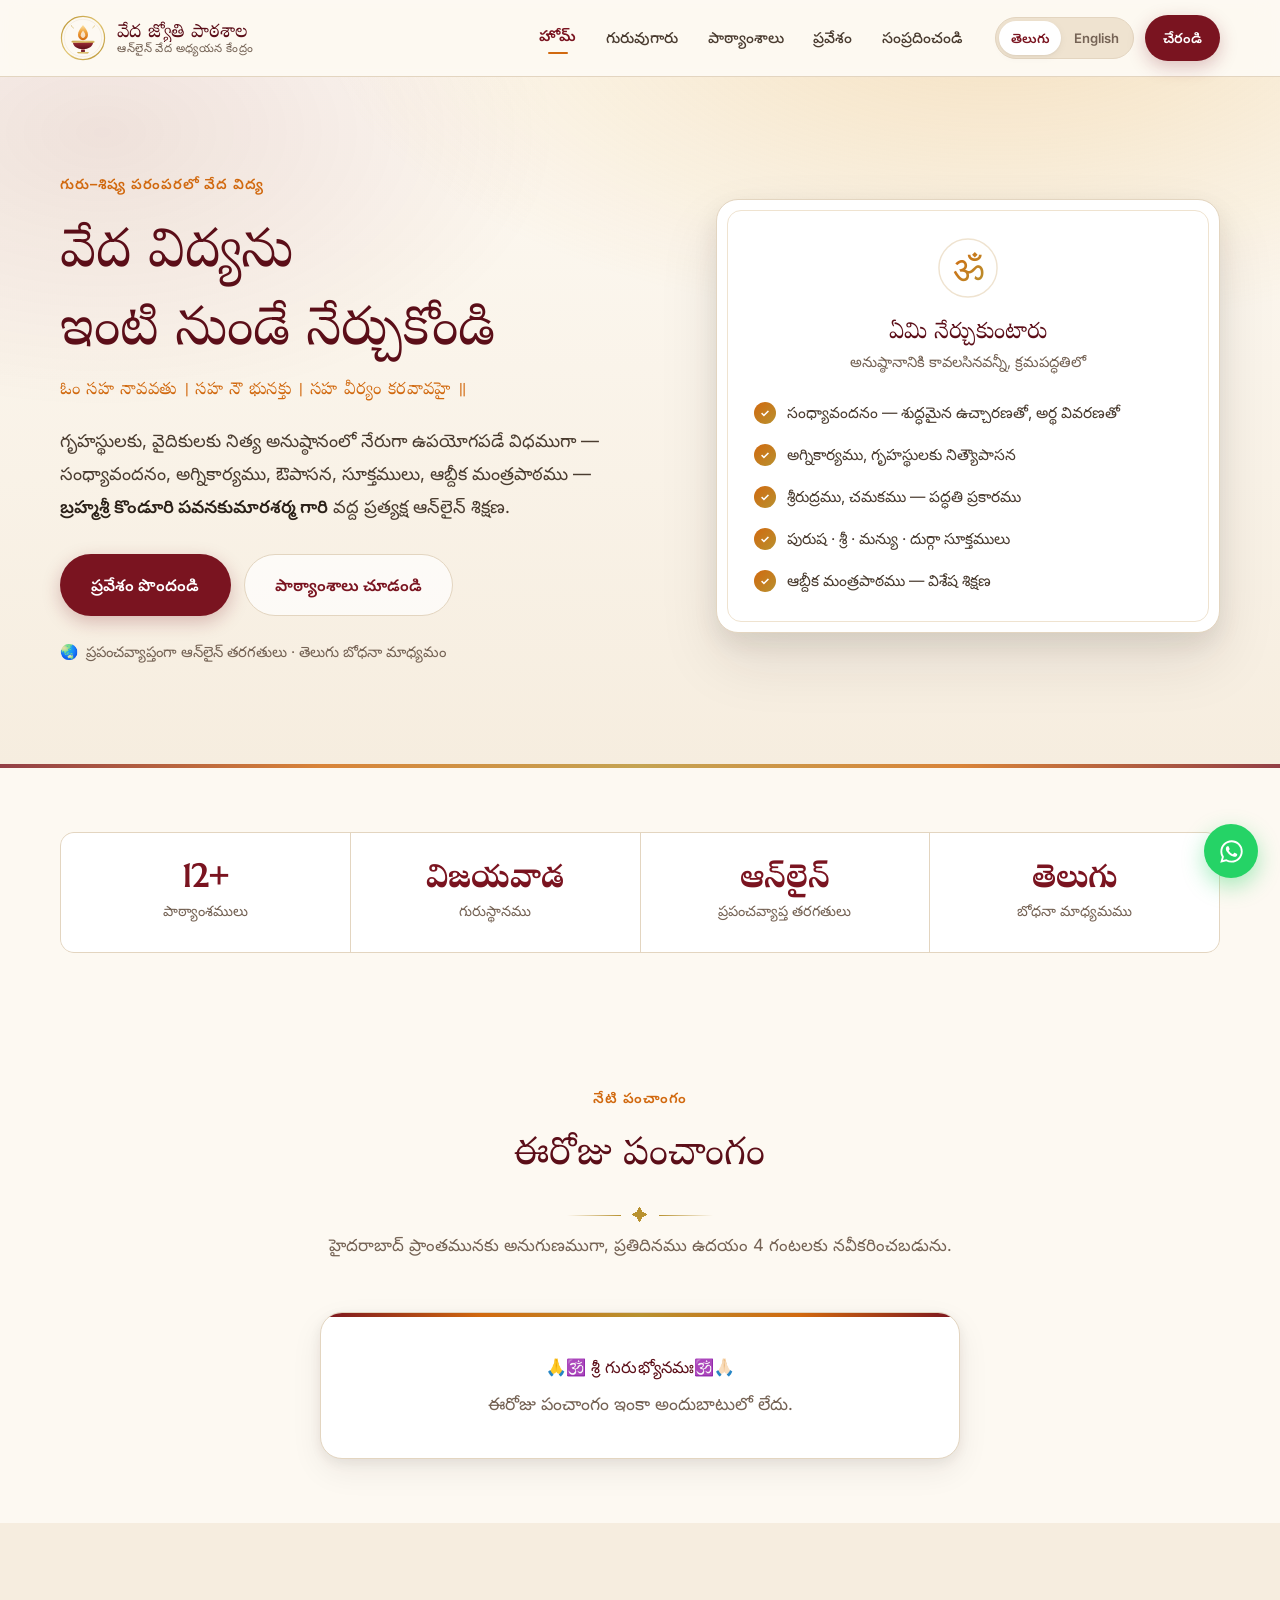
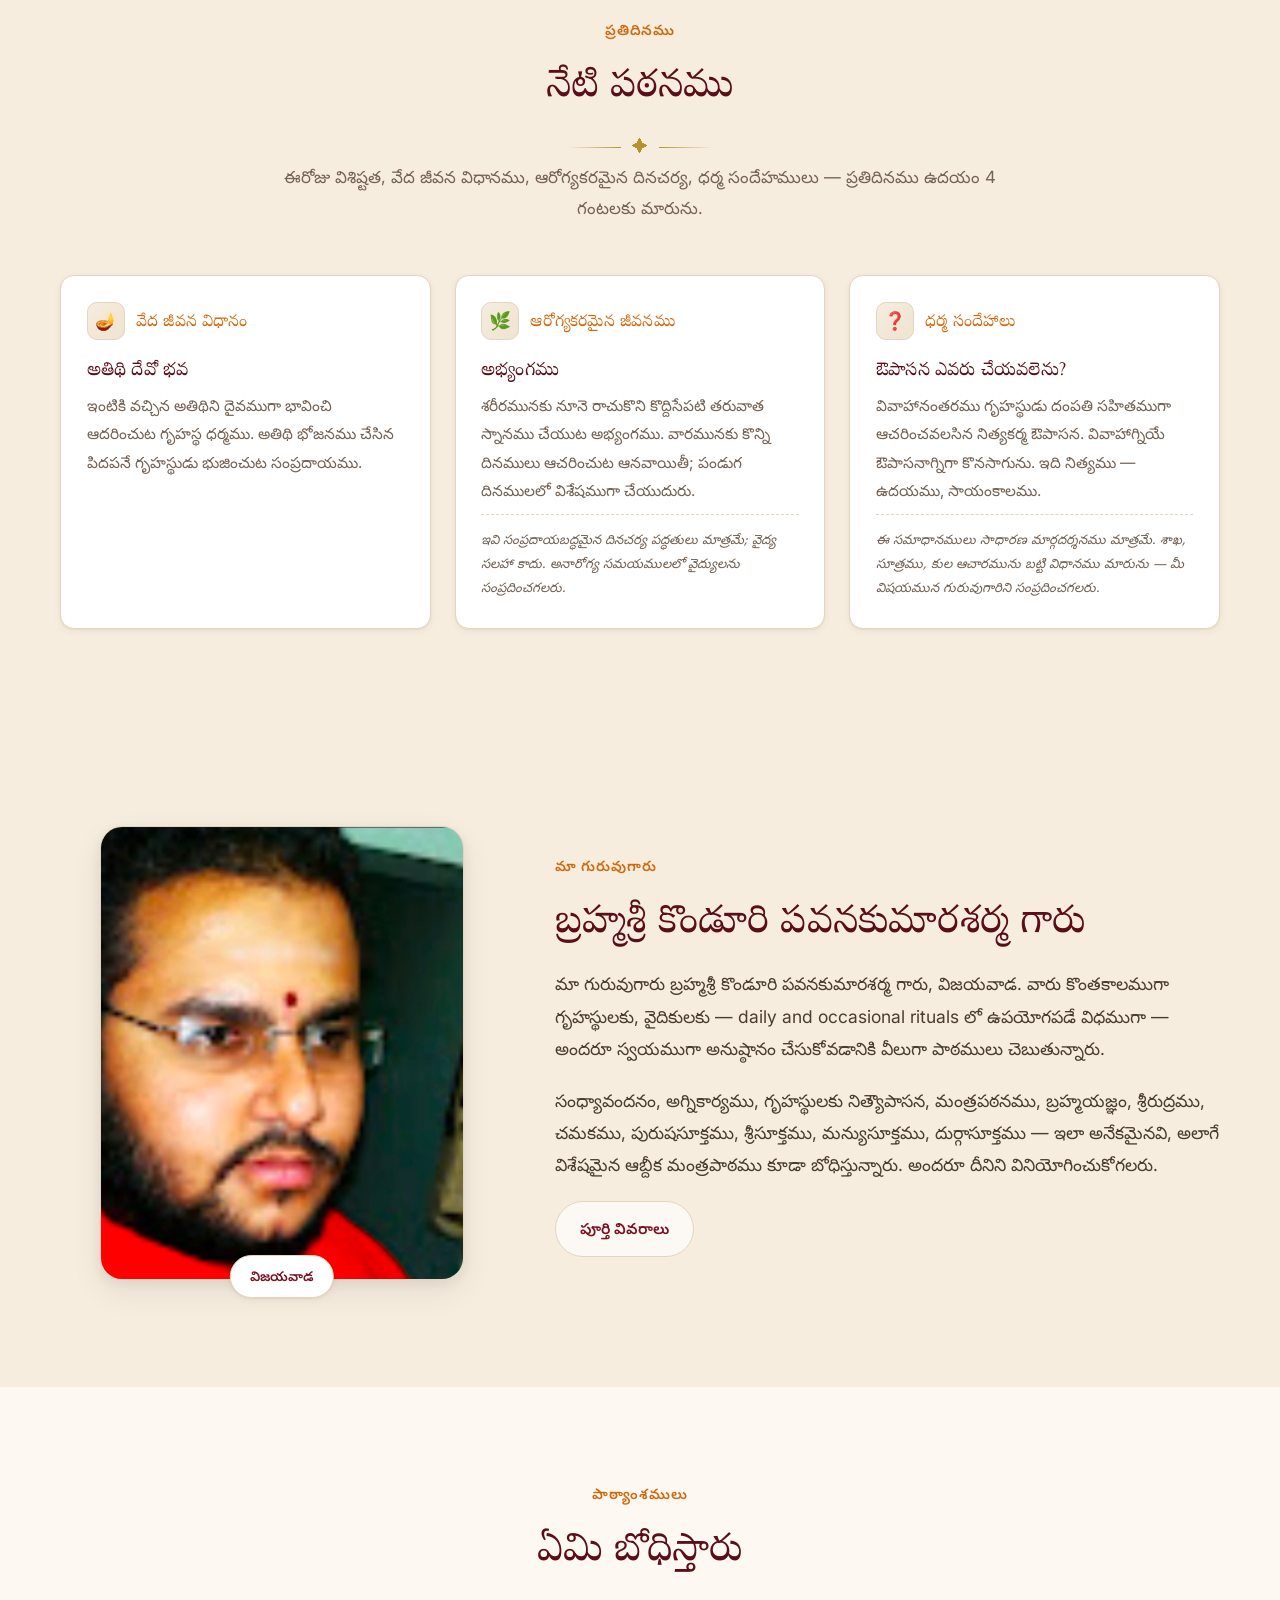
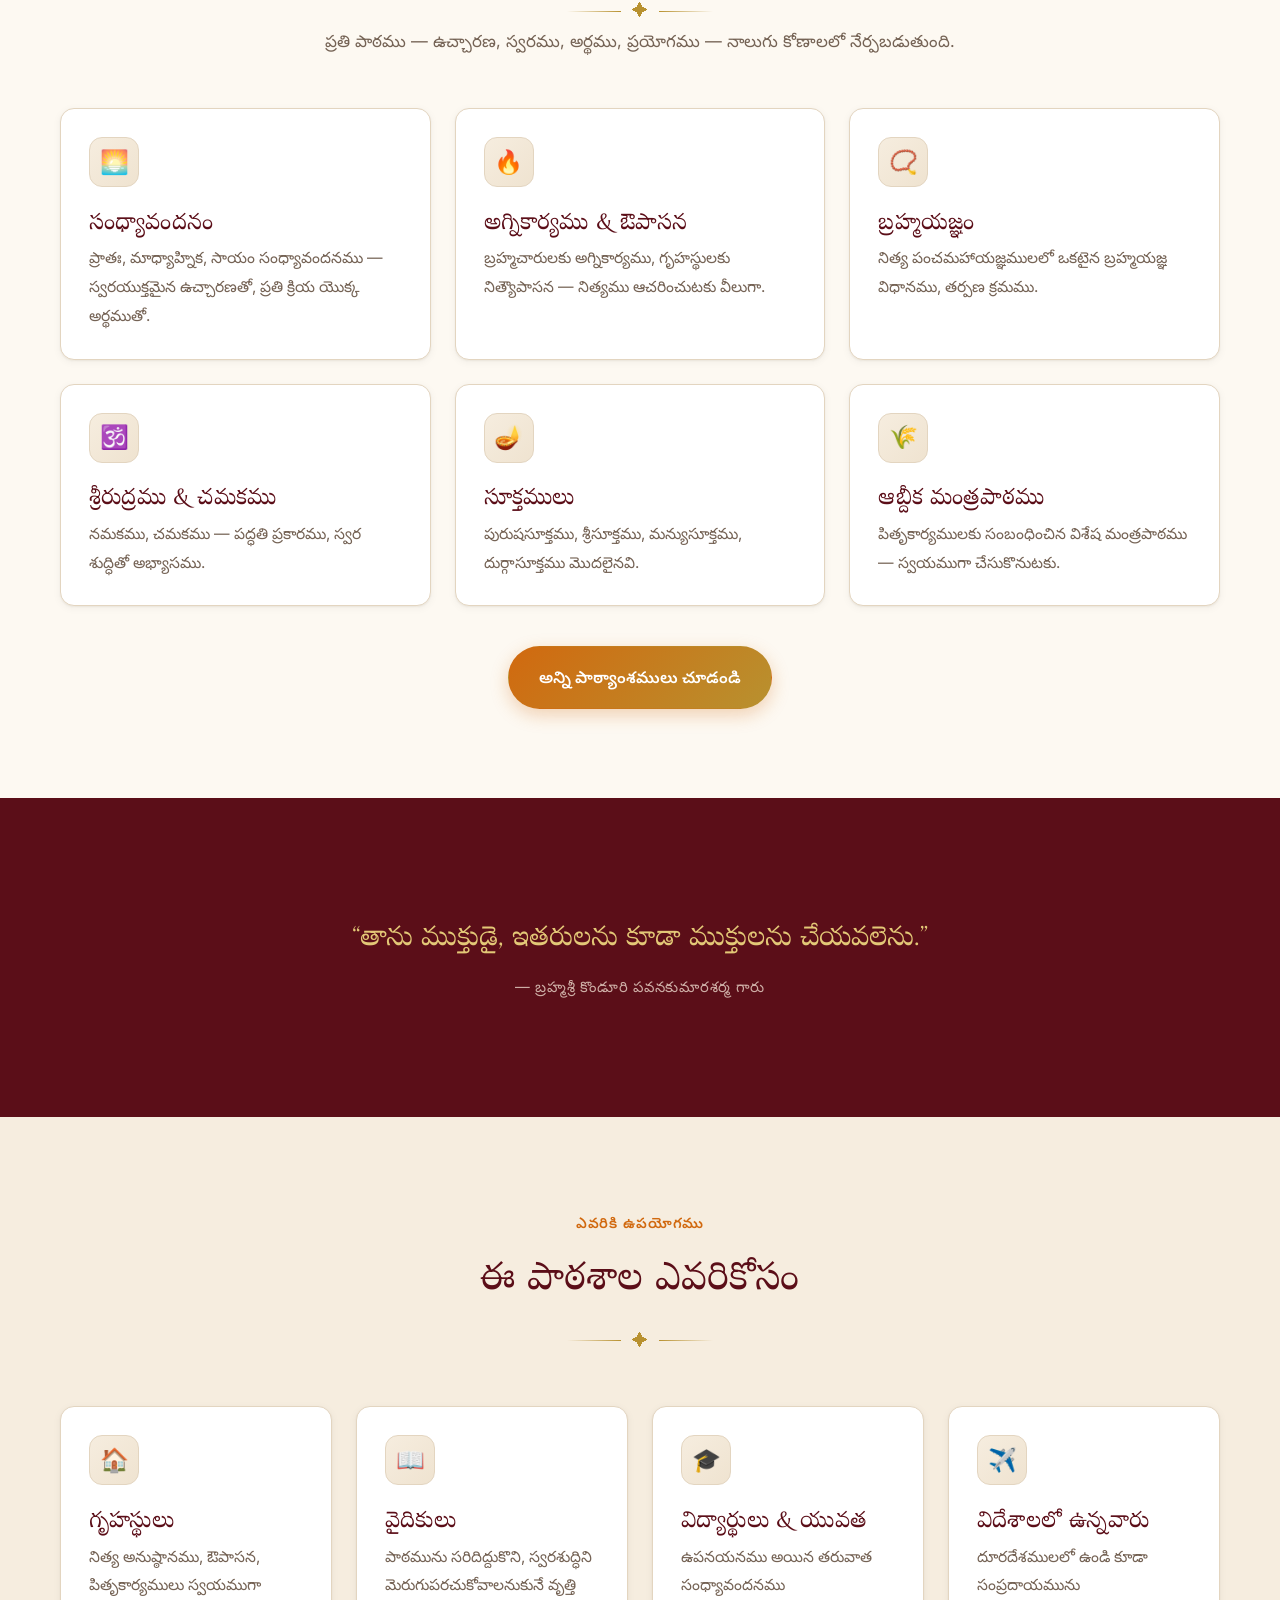
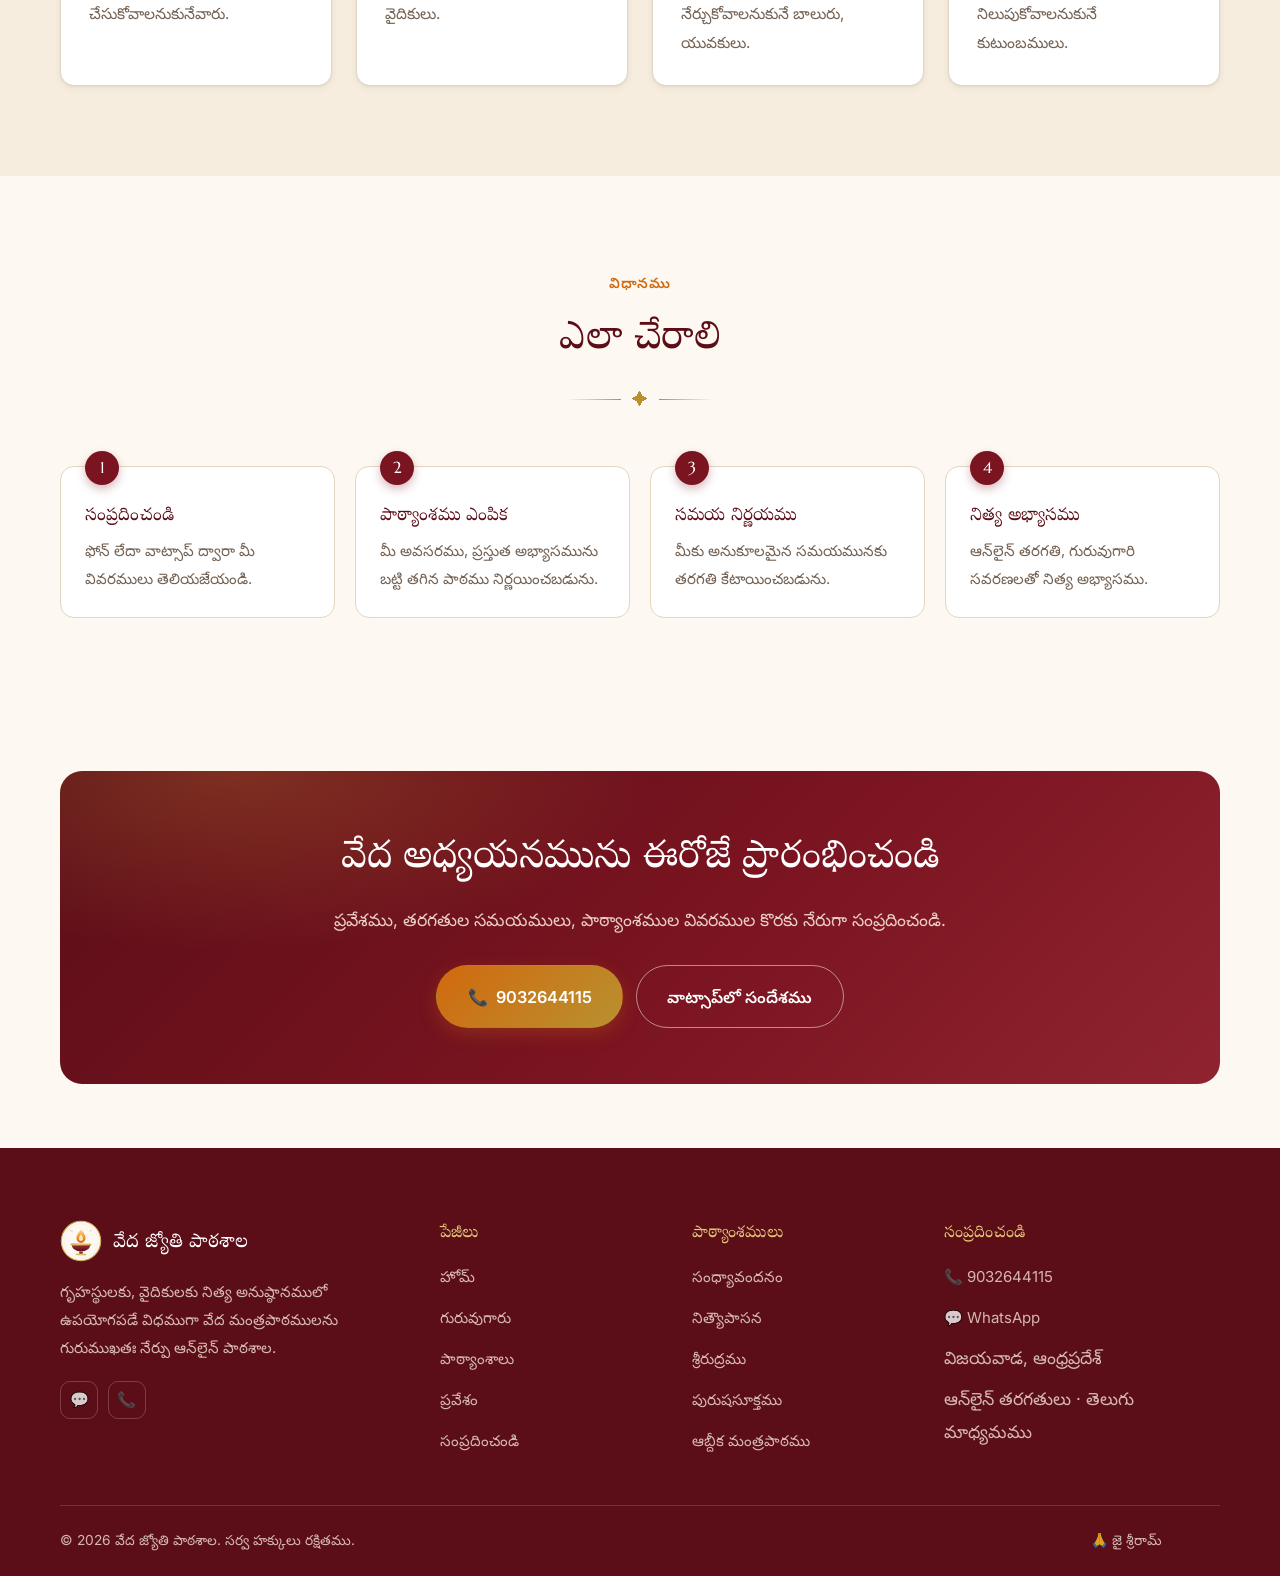
==== commit d61a0c75: "Add daily reading feeds and prepare Vercel deployment Four cards below the panchangam, all turning o" ====
--- a/index.html
+++ b/index.html
@@ -6,7 +6,7 @@
 <title>వేద జ్యోతి పాఠశాల | ఆన్‌లైన్ వేద అధ్యయన కేంద్రం</title>
 <meta name="description" content="బ్రహ్మశ్రీ కొండూరి పవనకుమారశర్మ గారి ఆధ్వర్యంలో సంధ్యావందనం, అగ్నికార్యము, ఔపాసన, సూక్తములు, ఆబ్దీక మంత్రపాఠము — ఆన్‌లైన్ వేద శిక్షణ.">
 <meta name="theme-color" content="#7a1420">
-<link rel="canonical" href="https://grksharma.github.io/veda-jyothi-pathashala/">
+<link rel="canonical" href="https://vedajyothi.vercel.app/">
 <meta property="og:type" content="website">
 <meta property="og:title" content="వేద జ్యోతి పాఠశాల | Veda Jyothi Pathashala">
 <meta property="og:description" content="గృహస్థులకు, వైదికులకు నిత్య అనుష్ఠానంలో ఉపయోగపడే వేద మంత్రపాఠములు — ఆన్‌లైన్‌లో, గురుముఖతః.">
@@ -21,6 +21,7 @@
 <script src="assets/js/i18n.js" defer></script>
 <script src="assets/js/main.js" defer></script>
 <script src="assets/js/panchangam.js" defer></script>
+<script src="assets/js/feeds.js" defer></script>
 <script type="application/ld+json">
 {
   "@context": "https://schema.org",
@@ -127,6 +128,19 @@
     </div>
   </section>
 
+  <!-- ================= DAILY READING ================= -->
+  <section class="section section--cream" id="daily-reading">
+    <div class="container">
+      <div class="section-head">
+        <span class="eyebrow" data-i18n="home.feed.eyebrow">ప్రతిదినము</span>
+        <h2 data-i18n="home.feed.title">నేటి పఠనము</h2>
+        <div class="divider"><span aria-hidden="true">✦</span></div>
+        <p data-i18n="home.feed.lede">ఈరోజు విశిష్టత, వేద జీవన విధానము, ఆరోగ్యకరమైన దినచర్య, ధర్మ సందేహములు — ప్రతిదినము ఉదయం 4 గంటలకు మారును.</p>
+      </div>
+      <div id="daily-feeds" class="feed-grid reveal"></div>
+    </div>
+  </section>
+
   <!-- ================= GURU ================= -->
   <section class="section section--cream">
     <div class="container profile">
--- a/assets/css/styles.css
+++ b/assets/css/styles.css
@@ -482,6 +482,33 @@
   .panchangam-rows dt { padding-bottom: 0; border-bottom: 0; }
   .panchangam-rows dd { padding-top: .1rem; padding-bottom: .55rem; }
   .panchangam-actions .btn { flex: 1 1 100%; }
+}
+
+/* ---------- Daily reading feeds ---------- */
+.feed-grid { display: grid; gap: 1.5rem; grid-template-columns: repeat(auto-fit, minmax(290px, 1fr)); }
+.feed-card {
+  background: var(--white); border: 1px solid var(--line); border-radius: var(--radius);
+  padding: 1.6rem; box-shadow: var(--shadow-sm);
+  display: flex; flex-direction: column;
+  transition: transform .22s ease, box-shadow .22s ease, border-color .22s ease;
+}
+.feed-card:hover { transform: translateY(-3px); box-shadow: var(--shadow); border-color: var(--gold-light); }
+.feed-card-head { display: flex; align-items: center; gap: .7rem; margin-bottom: 1rem; }
+.feed-card-head h3 { margin: 0; font-size: 1.02rem; color: var(--saffron); }
+.feed-icon {
+  flex: 0 0 38px; height: 38px; border-radius: 10px; display: grid; place-items: center;
+  font-size: 1.1rem; background: linear-gradient(135deg, var(--cream-2), var(--cream-3));
+  border: 1px solid var(--line);
+}
+.feed-headline {
+  font-family: var(--font-head); font-size: 1.14rem; color: var(--maroon-dark);
+  margin: 0 0 .6rem; line-height: 1.4;
+}
+.feed-card p { font-size: .96rem; color: var(--muted); margin-bottom: .55rem; }
+.feed-card p:last-child { margin-bottom: 0; }
+.feed-disclaimer {
+  margin-top: auto; padding-top: .9rem; border-top: 1px dashed var(--line);
+  font-size: .82rem !important; color: var(--muted); font-style: italic;
 }
 
 /* ---------- Footer ---------- */
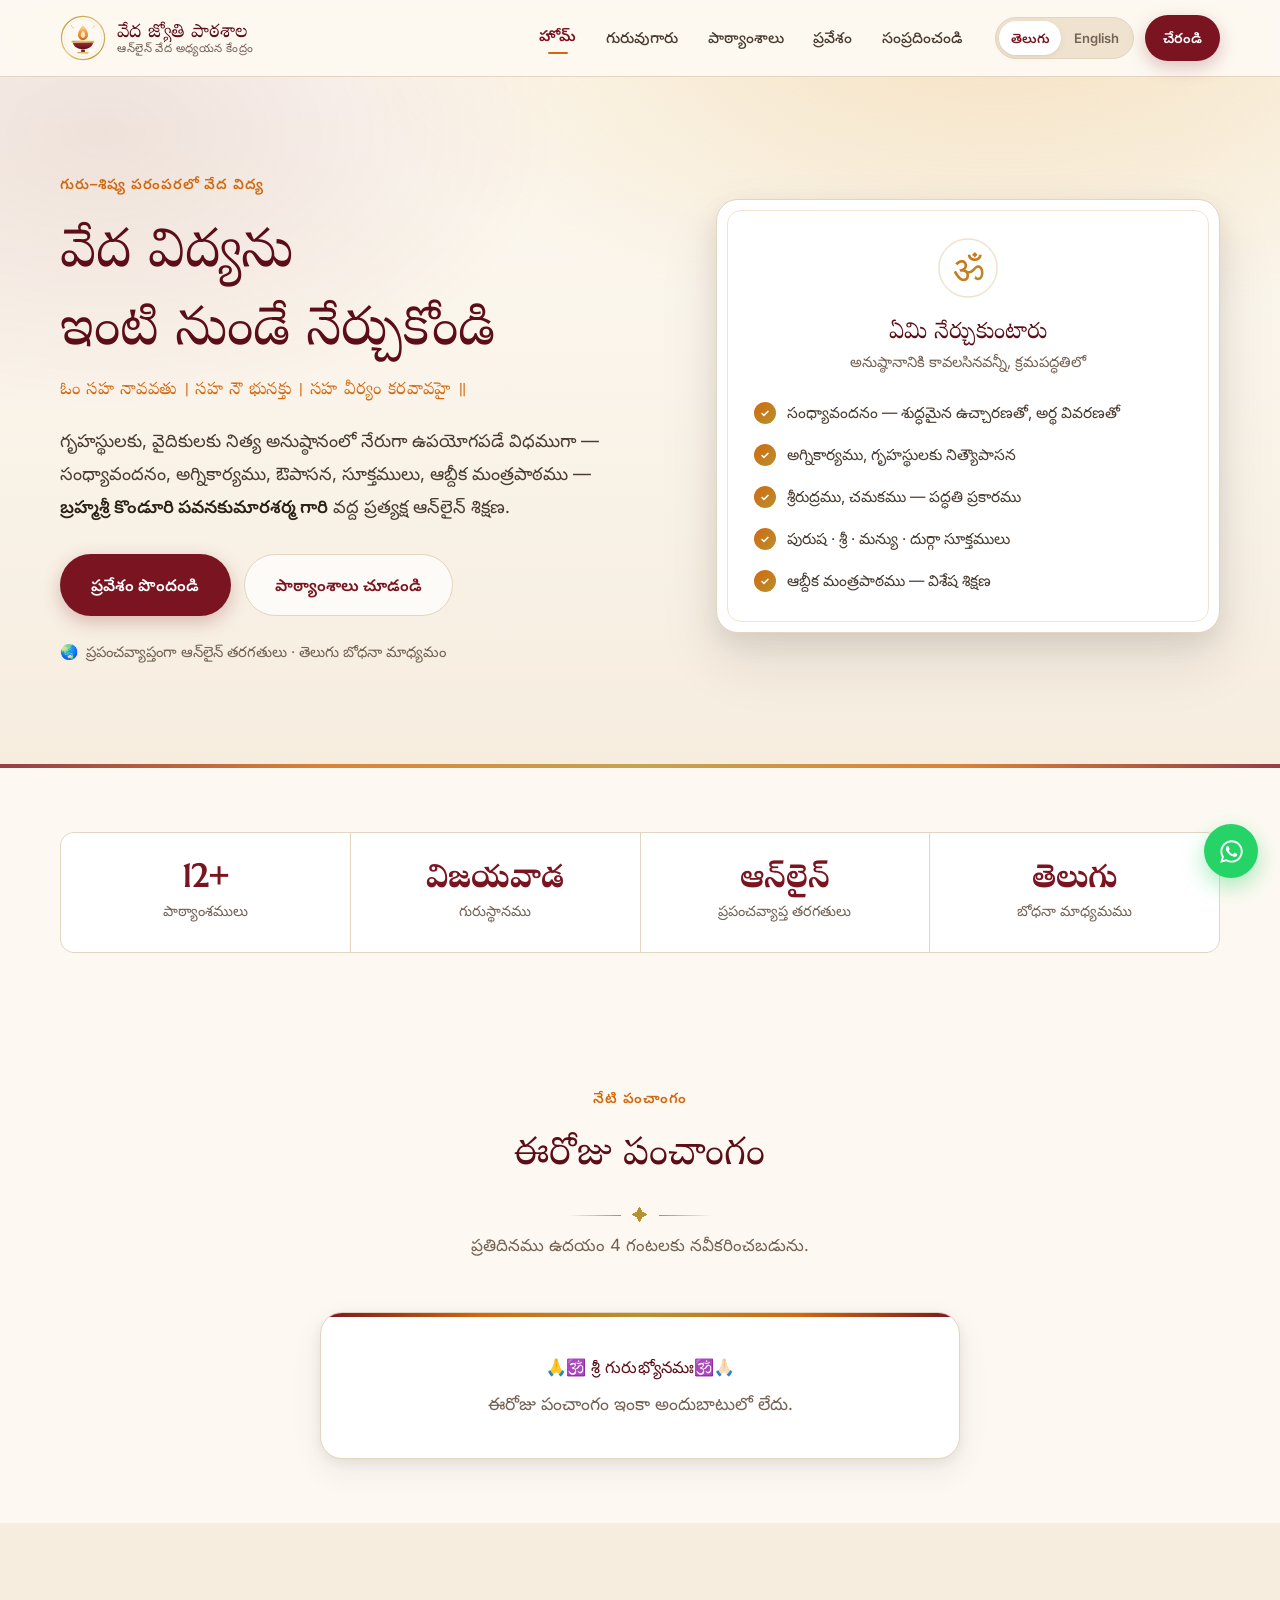
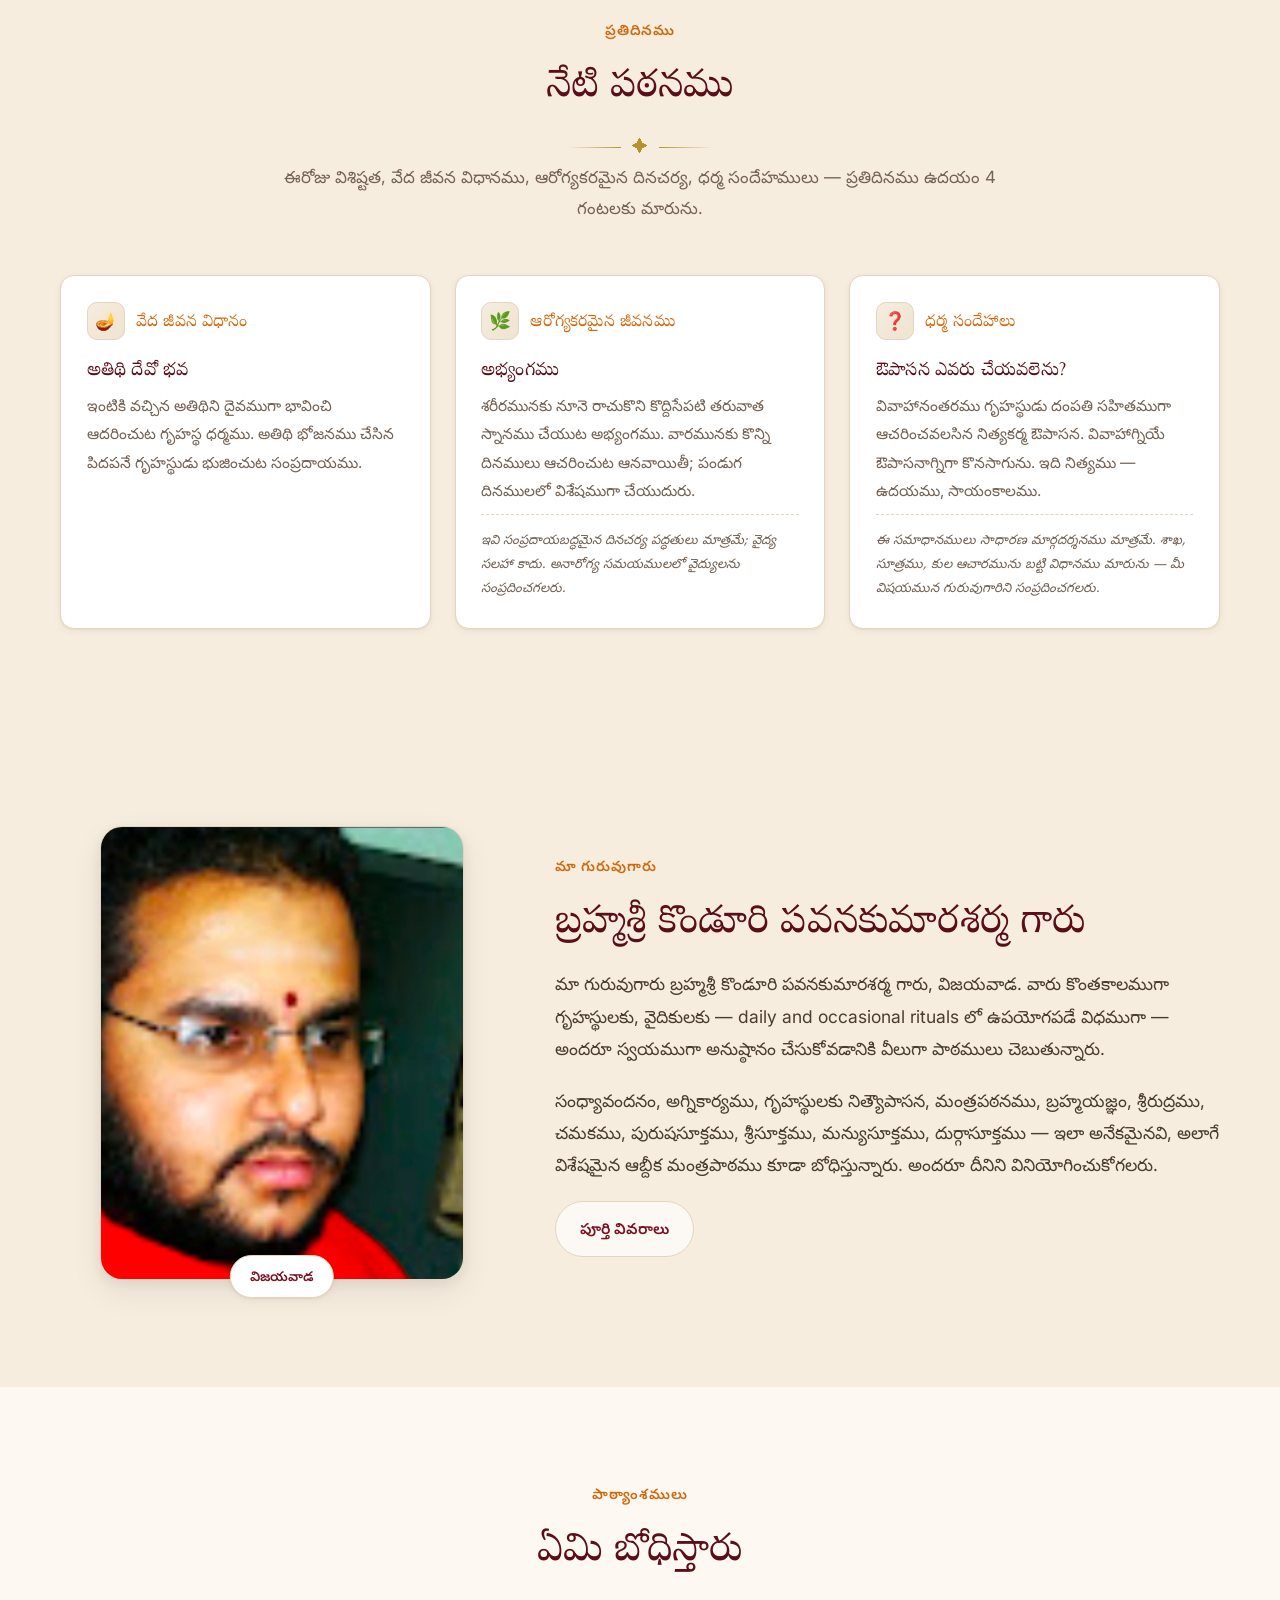
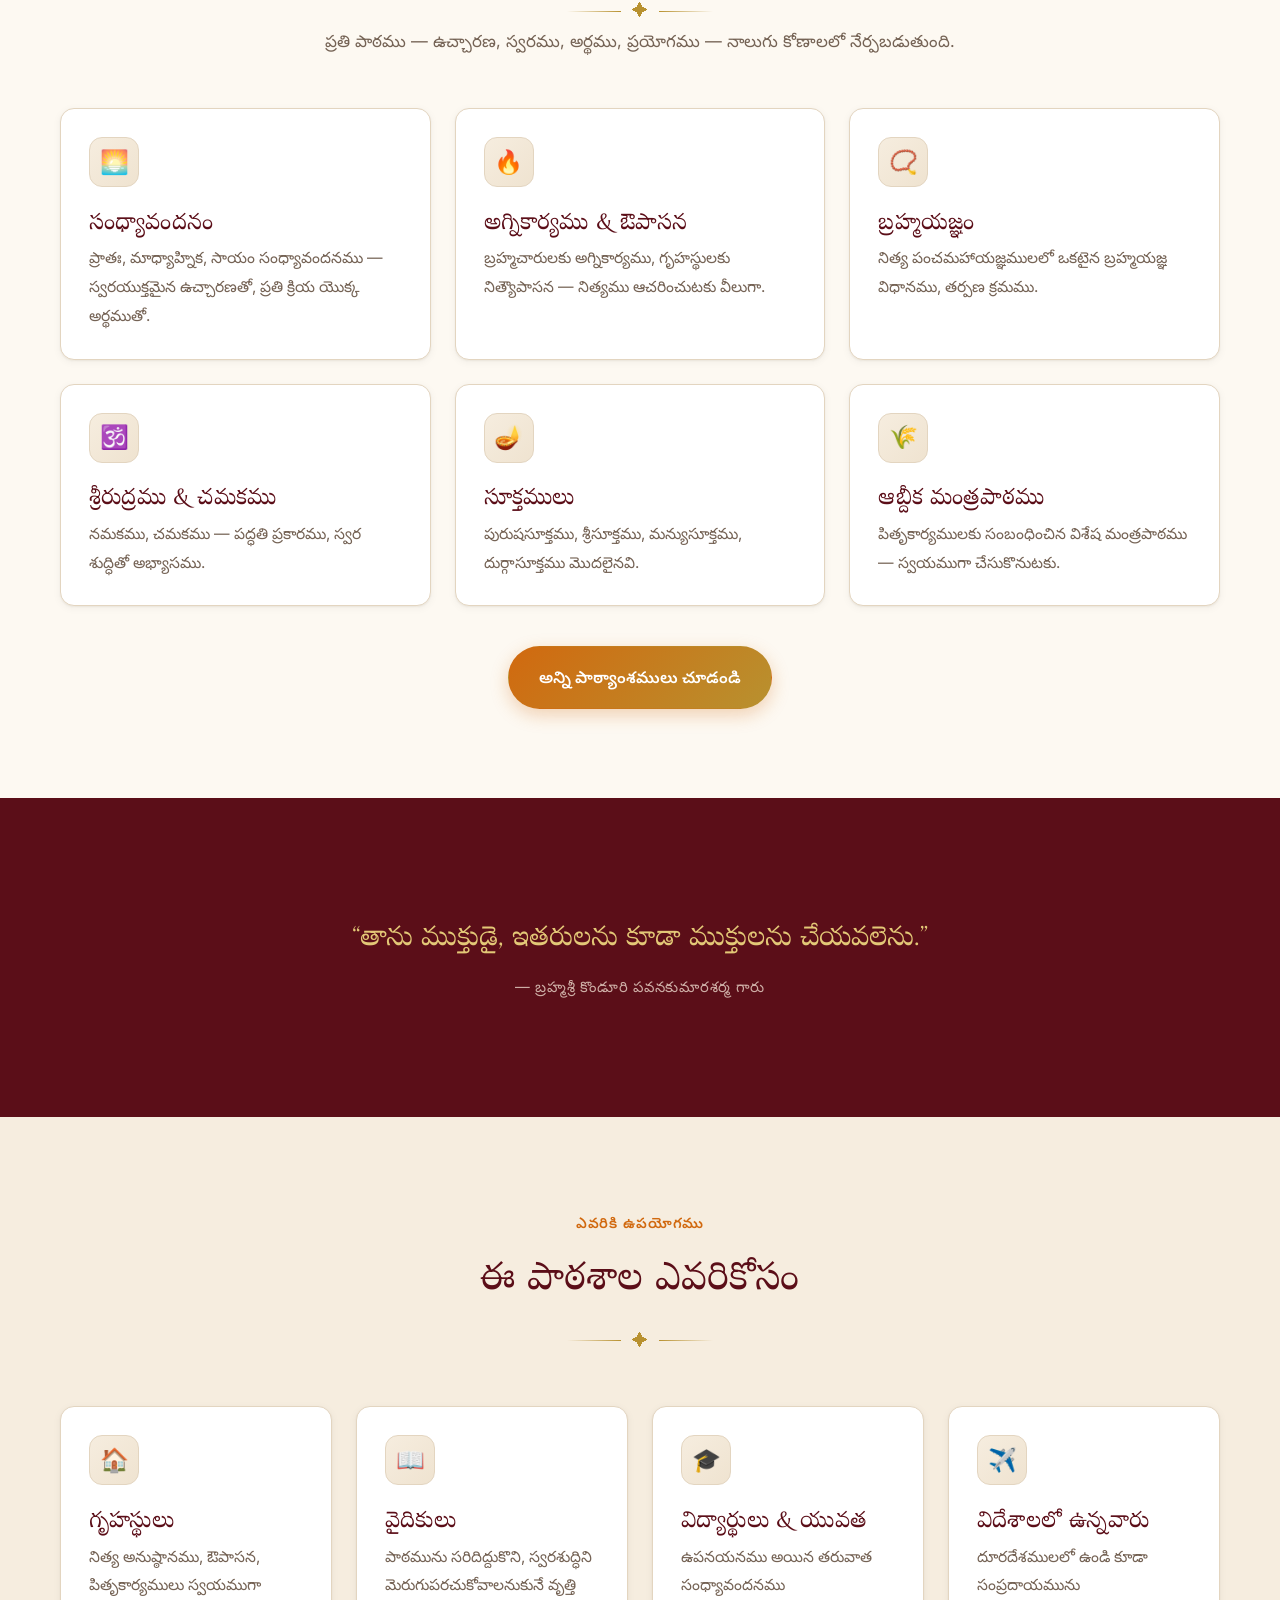
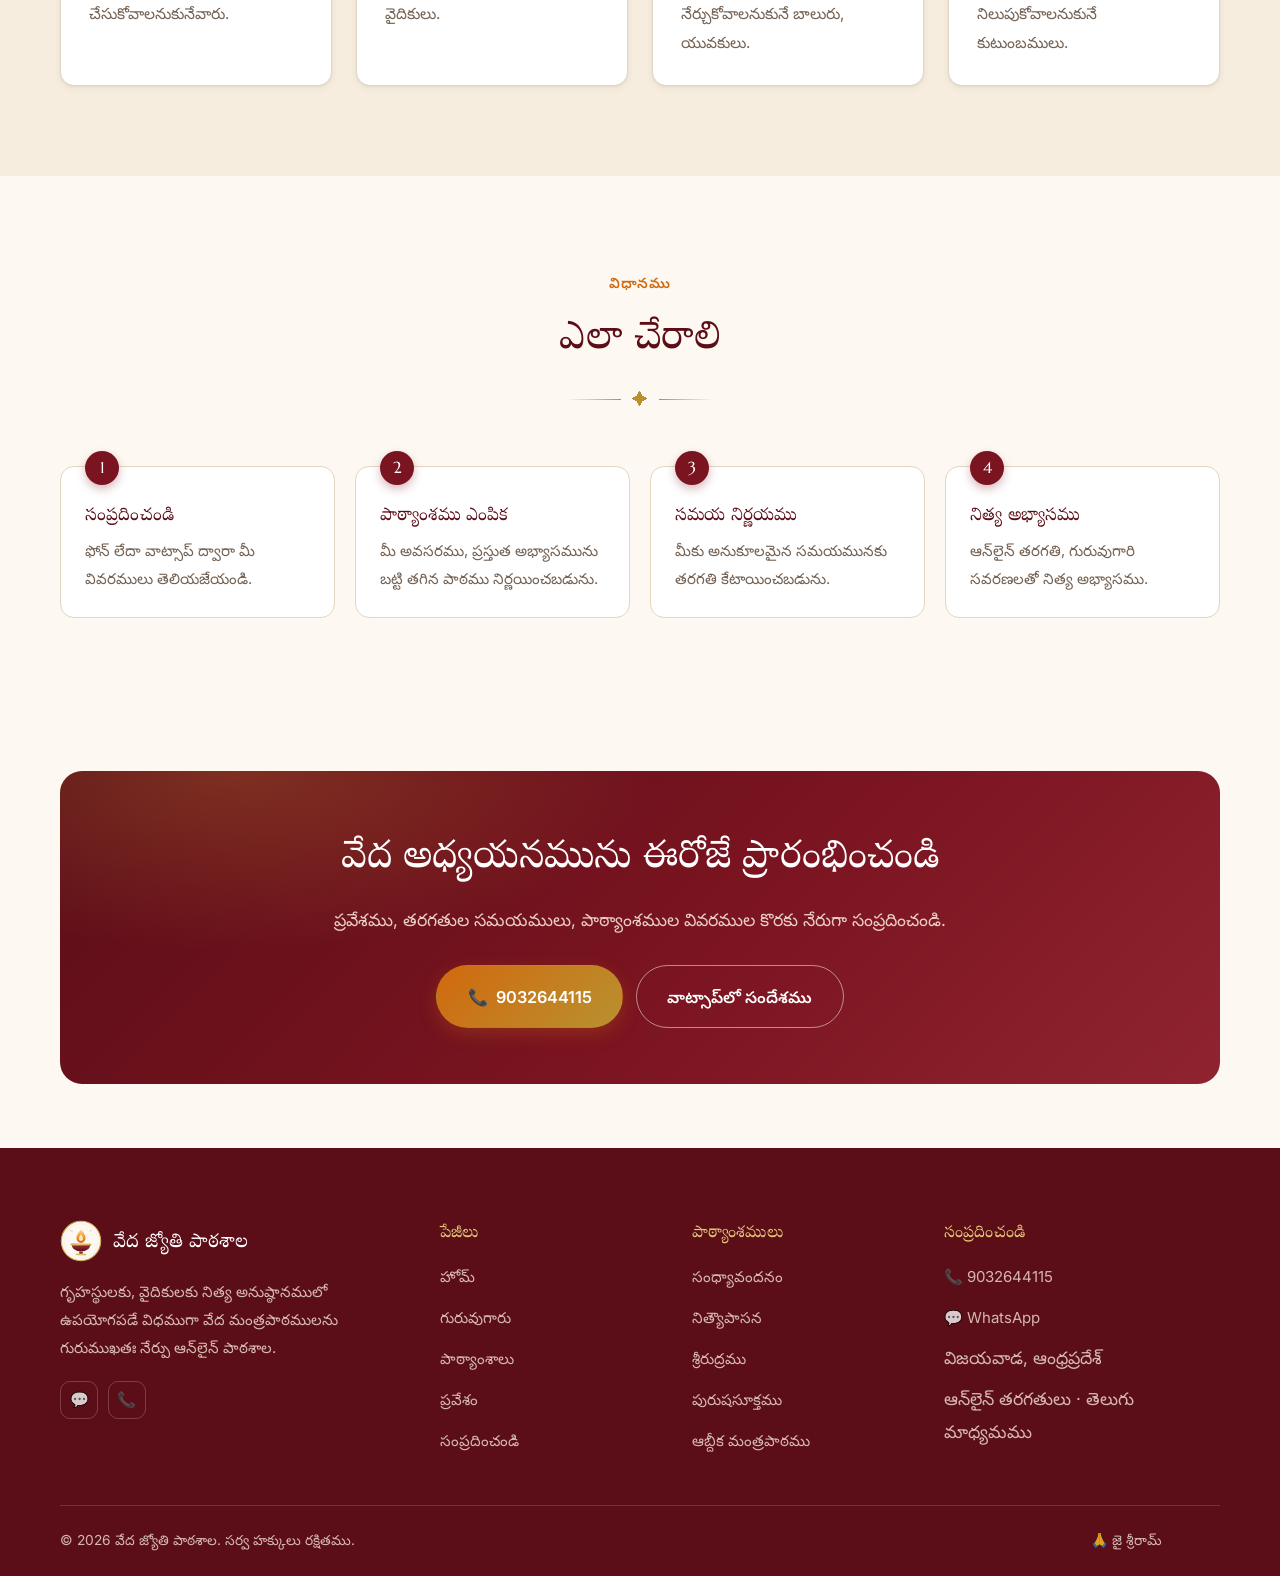
==== commit ec8b5c9d: "Remove Hyderabad from the panchangam wording The panchangam section and card footnote named the city" ====
--- a/index.html
+++ b/index.html
@@ -122,7 +122,7 @@
         <span class="eyebrow" data-i18n="home.pan.eyebrow">నేటి పంచాంగం</span>
         <h2 data-i18n="home.pan.title">ఈరోజు పంచాంగం</h2>
         <div class="divider"><span aria-hidden="true">✦</span></div>
-        <p data-i18n="home.pan.lede">హైదరాబాద్ ప్రాంతమునకు అనుగుణముగా, ప్రతిదినము ఉదయం 4 గంటలకు నవీకరించబడును.</p>
+        <p data-i18n="home.pan.lede">ప్రతిదినము ఉదయం 4 గంటలకు నవీకరించబడును.</p>
       </div>
       <div id="panchangam" class="reveal" aria-live="polite"></div>
     </div>
--- a/assets/css/styles.css
+++ b/assets/css/styles.css
@@ -405,6 +405,11 @@
 .form-status { margin-top: 1rem; font-size: .92rem; padding: .8rem 1rem; border-radius: var(--radius-sm); display: none; }
 .form-status.is-visible { display: block; }
 .form-status--ok { background: rgba(184, 145, 47, .14); border: 1px solid rgba(184, 145, 47, .35); color: #7a6118; }
+.form-status--err { background: rgba(122, 20, 32, .08); border-color: rgba(122, 20, 32, .3); color: var(--maroon); }
+.btn[disabled] { opacity: .65; cursor: progress; transform: none; }
+
+/* Honeypot — off-screen for people, still fillable by bots. */
+.hp-field { position: absolute; left: -9999px; width: 1px; height: 1px; overflow: hidden; }
 
 /* ---------- Contact list ---------- */
 .contact-list { list-style: none; display: grid; gap: 1.15rem; }
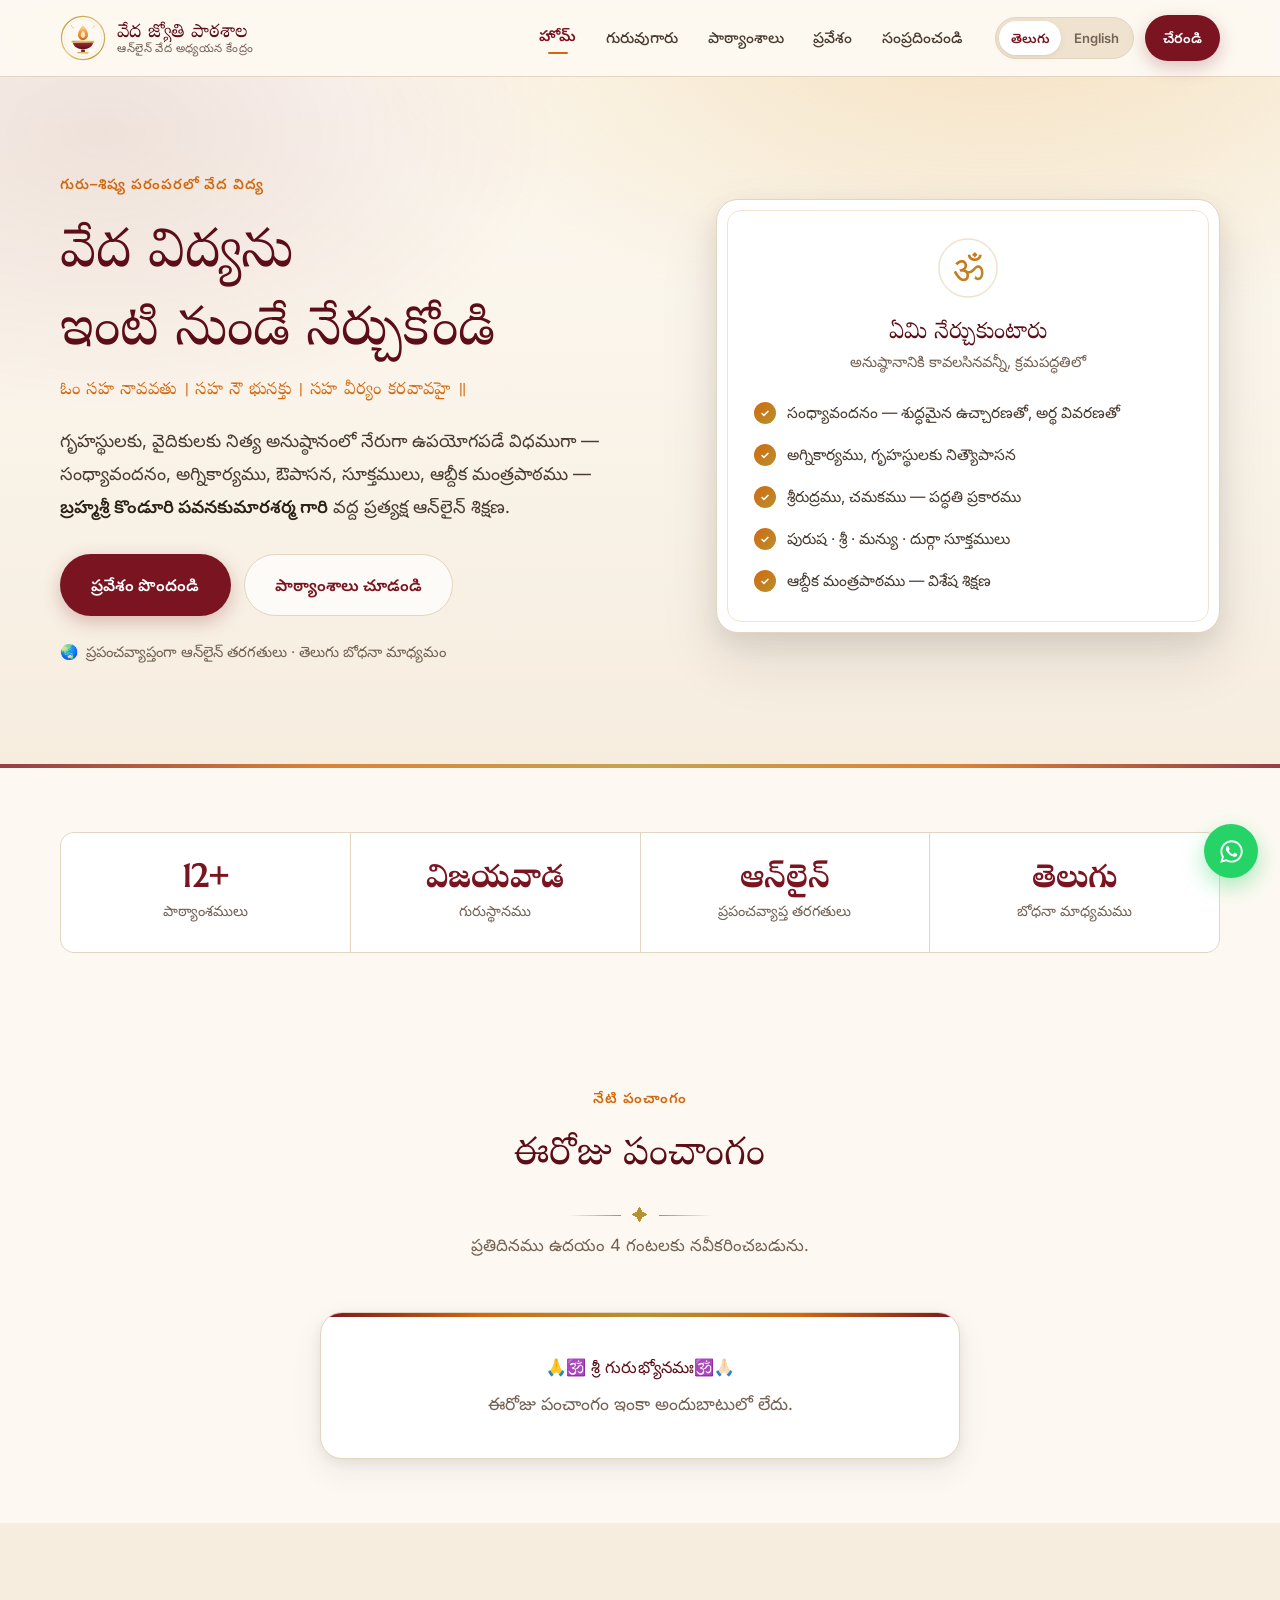
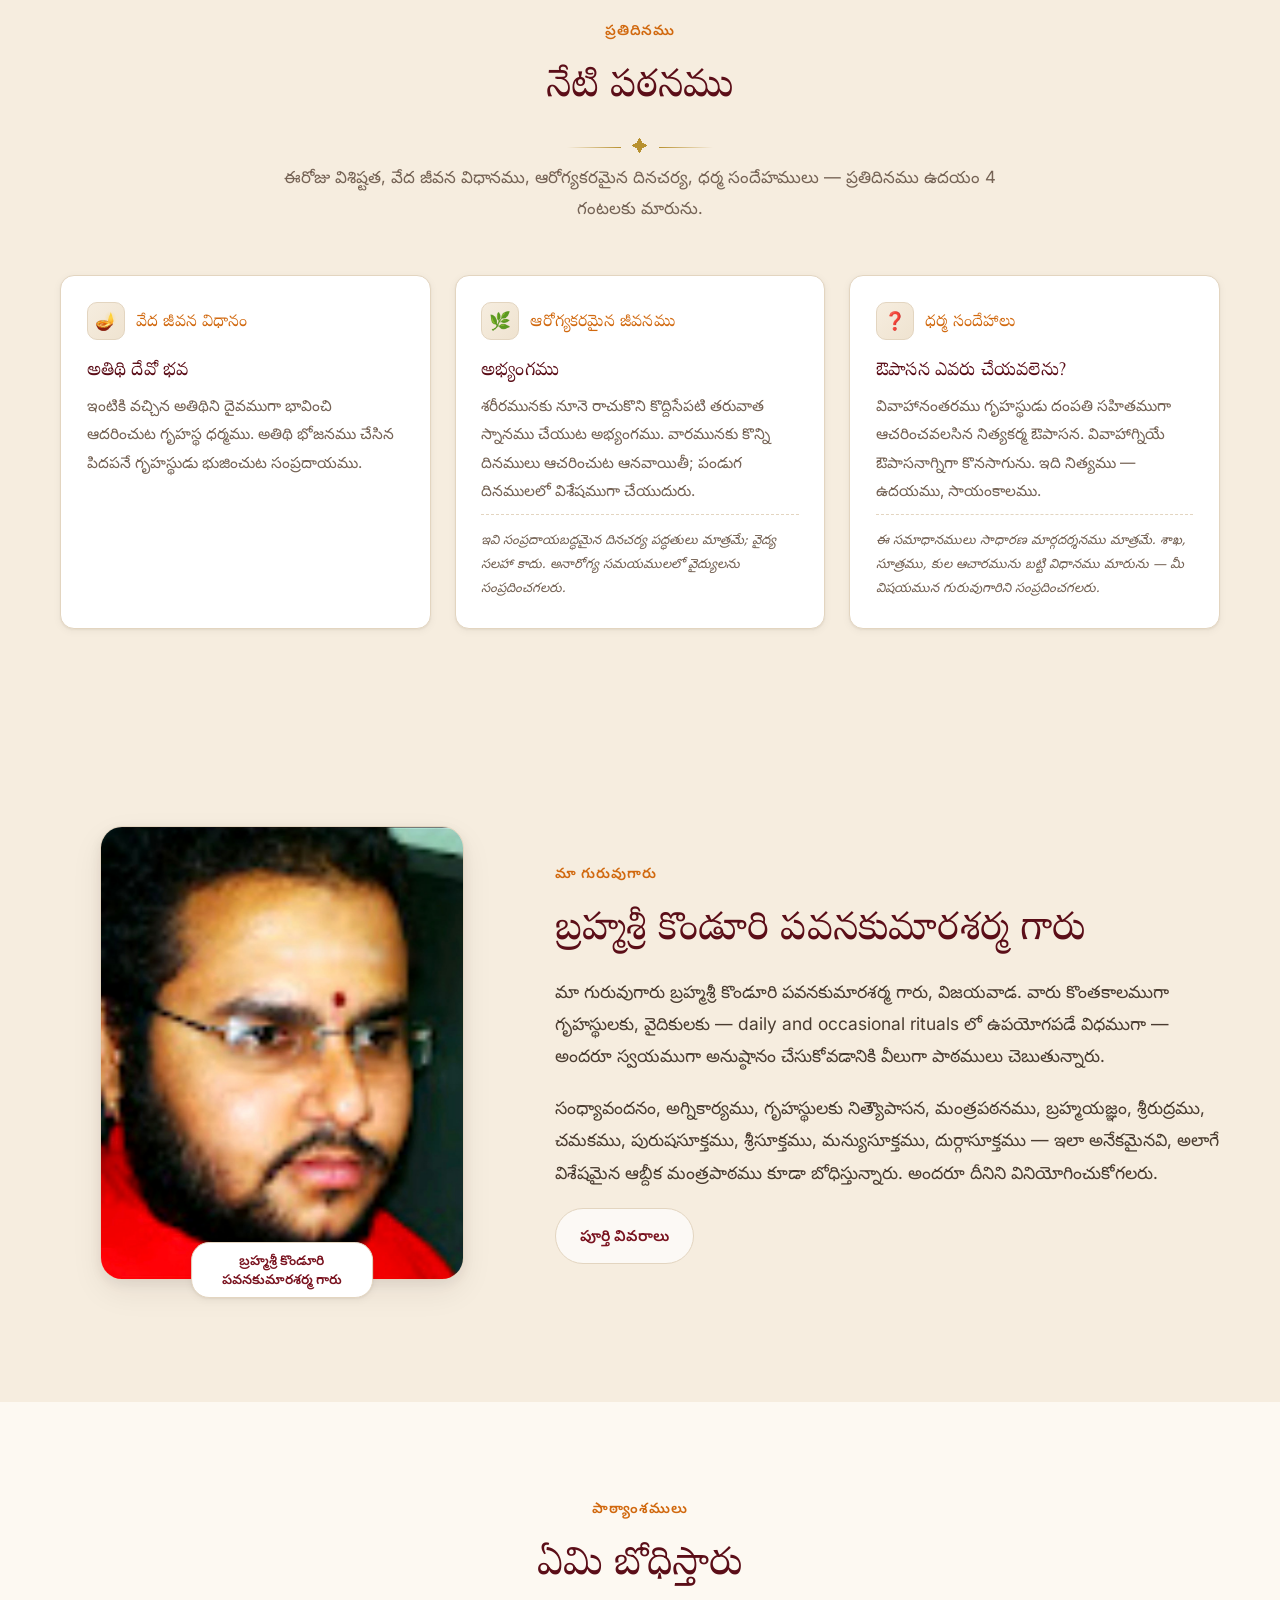
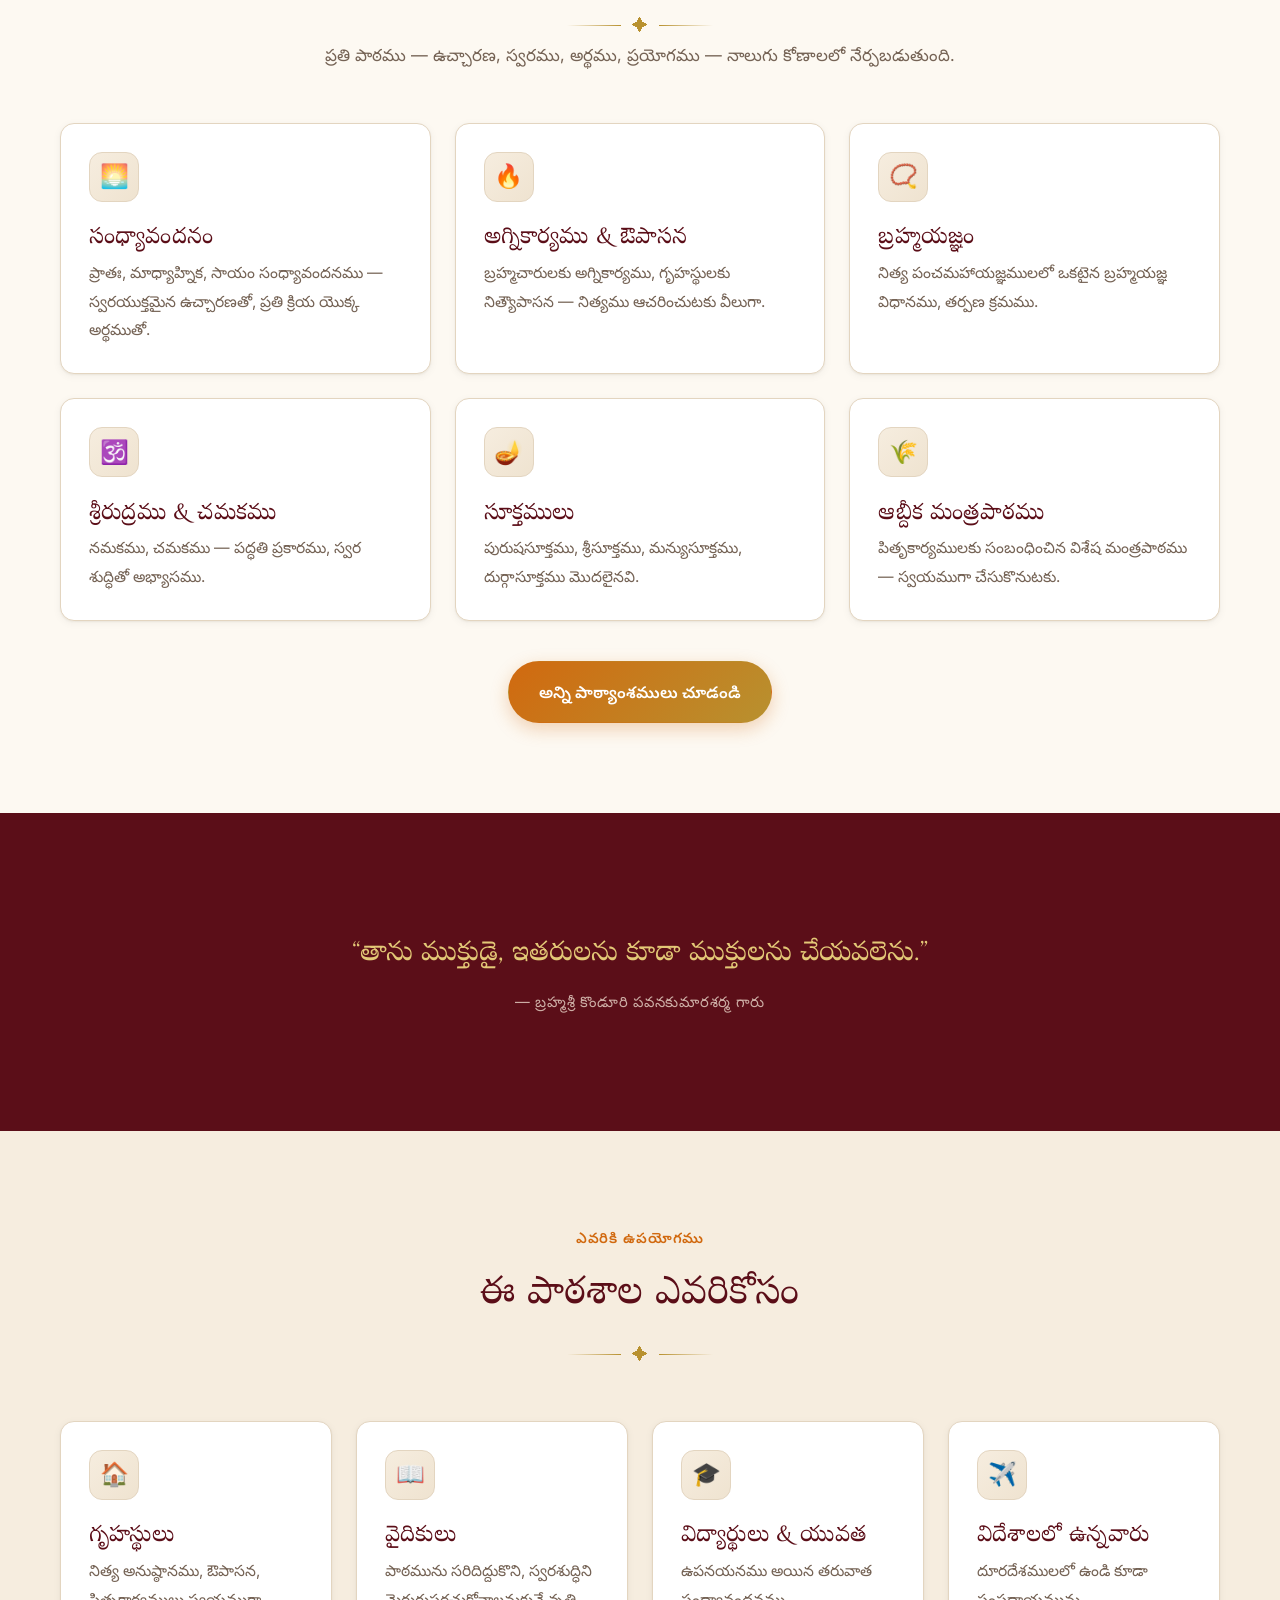
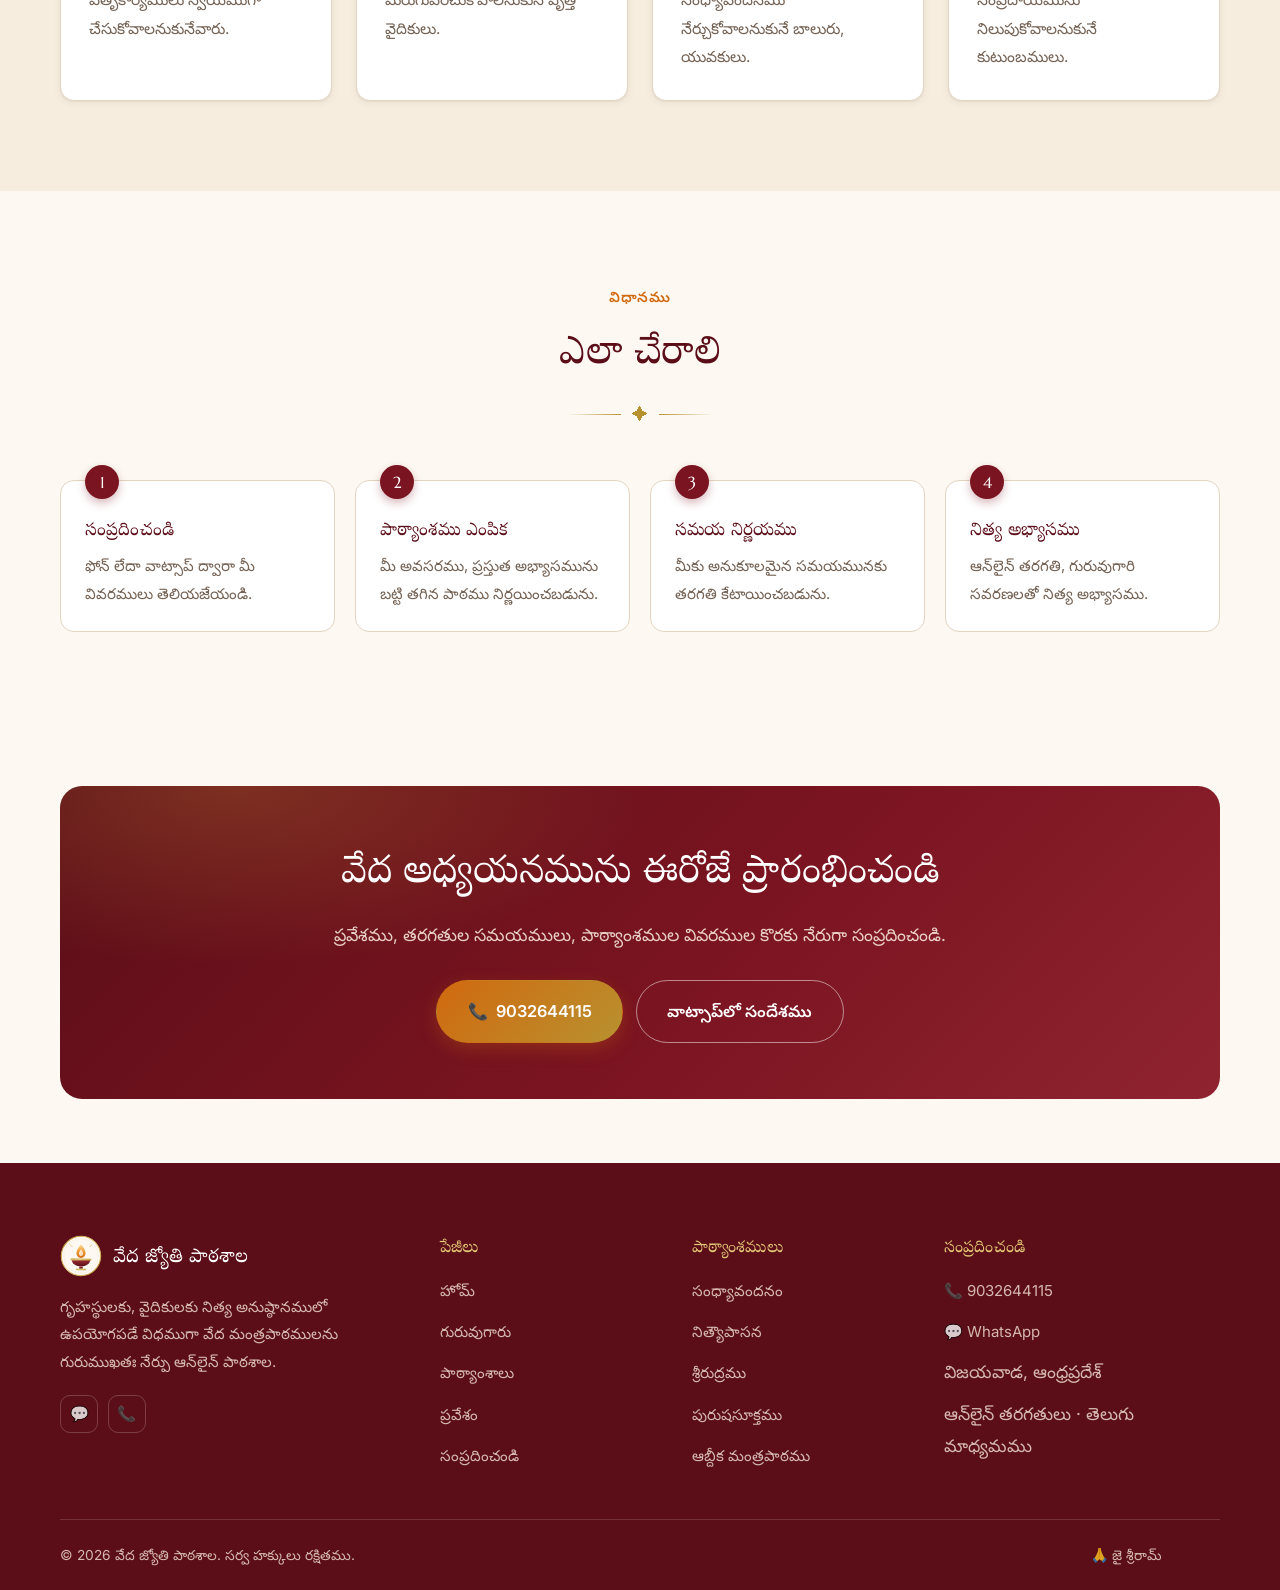
==== commit a3dedc7c: "Show Guruji's name under the photo, and sharpen the photo The caption badge read "విజయవాడ" / "Vijaya" ====
--- a/index.html
+++ b/index.html
@@ -148,7 +148,7 @@
         <div class="profile-frame">
           <img src="assets/img/guruji.jpg" alt="బ్రహ్మశ్రీ కొండూరి పవనకుమారశర్మ గారు" width="816" height="1020" loading="lazy">
         </div>
-        <figcaption class="profile-badge" data-i18n="home.guru.badge">విజయవాడ</figcaption>
+        <figcaption class="profile-badge" data-i18n="home.guru.badge">బ్రహ్మశ్రీ కొండూరి పవనకుమారశర్మ గారు</figcaption>
       </figure>
       <div class="reveal">
         <span class="eyebrow" data-i18n="home.guru.eyebrow">మా గురువుగారు</span>
--- a/assets/css/styles.css
+++ b/assets/css/styles.css
@@ -302,7 +302,8 @@
 
 /* ---------- Guru / profile ---------- */
 .profile { display: grid; grid-template-columns: minmax(240px, .8fr) 1.2fr; gap: clamp(1.8rem, 4vw, 3.5rem); align-items: center; }
-.profile-figure { position: relative; }
+/* Room underneath for the name badge, which can run to two lines. */
+.profile-figure { position: relative; margin-bottom: 2rem; }
 .profile-frame {
   aspect-ratio: 4/5; border-radius: var(--radius-lg); overflow: hidden;
   border: 1px solid var(--line); background: linear-gradient(160deg, var(--cream-2), var(--cream-3));
@@ -315,7 +316,9 @@
   position: absolute; bottom: -18px; inset-inline-start: 50%; transform: translateX(-50%);
   background: var(--white); border: 1px solid var(--line); border-radius: 999px;
   padding: .5rem 1.2rem; font-size: .85rem; font-weight: 600; color: var(--maroon);
-  box-shadow: var(--shadow-sm); white-space: nowrap;
+  box-shadow: var(--shadow-sm);
+  max-width: min(100%, 20rem); text-align: center; line-height: 1.4;
+  border-radius: 18px;
 }
 
 /* ---------- Quote ---------- */
